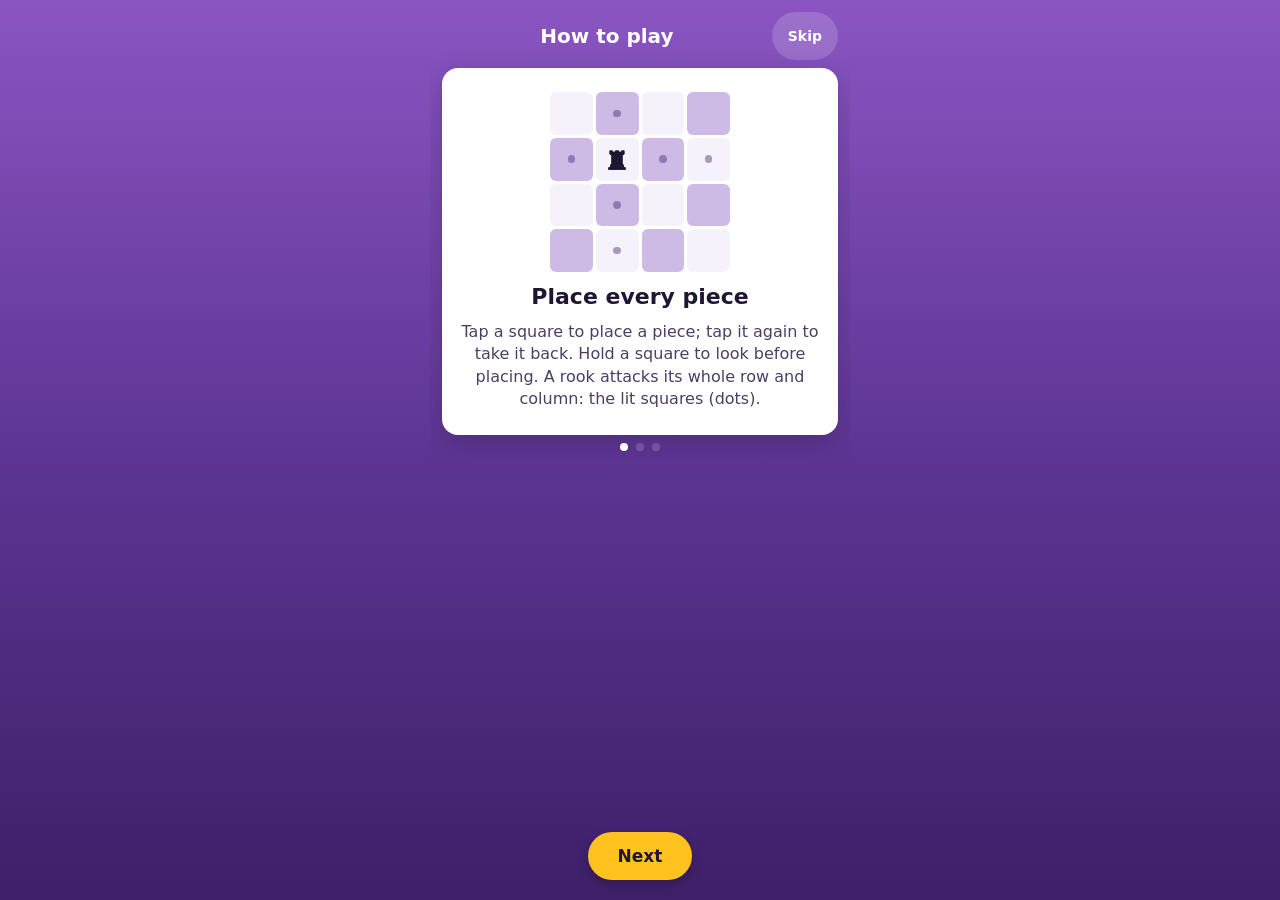
==== kl-5668c3a3c6/index.html @ c02761b7 "Private unlisted test page for game #2 prototype" ====
<!doctype html><html lang="en"><head><meta charset="utf-8"><meta name="robots" content="noindex,nofollow">
<meta name="viewport" content="width=device-width,initial-scale=1,viewport-fit=cover">
<title>prototype L1-26</title><!-- set from GAME_TITLE at boot -->
<style>
/* ===== THEME: every colour, radius, font, size and spacing lives here. Reskin = edit this block only. ===== */
:root{
 --kl-bg-1:#8A55C2; --kl-bg-2:#5E3594; --kl-bg-3:#3E2069;      /* page gradient, top -> bottom */
 --kl-on-bg:#FFFFFF;                                          /* text on the page background */
 --kl-ink:#1E1633; --kl-ink-soft:#4A3F66; --kl-ink-faint:#B3A9C4;
 --kl-card:#FFFFFF; --kl-shadow:0 8px 24px rgba(30,22,51,.25); --kl-shadow-sm:0 3px 8px rgba(30,22,51,.2); --kl-shadow-accent:0 4px 12px rgba(0,0,0,.25);
 --kl-accent:#FFC21F; --kl-accent-ink:#1E1633;                /* gold: primary action ONLY */
 --kl-ghost:rgba(255,255,255,.16); --kl-scrim:rgba(30,22,51,.55);
 --kl-cell-light:#F6F2FB; --kl-cell-dark:#CDBBE6;             /* light vs dark square: 1.6:1 (bishop shades must read) */
 --kl-clue-dark:#E6DCF3;                                      /* clue tile sitting on a dark square */
 --kl-clue:#FFFFFF; --kl-clue-border:#CFC3E0;
 --kl-ok:#2E9E5B; --kl-ok-bg:#E9F7EE;
 --kl-error:#D23B3B; --kl-error-bg:#FCE8E8; --kl-attack:#FFCFCF; --kl-clash:rgba(210,59,59,.22);
 --kl-att-dot:rgba(62,32,105,.42);   /* attacked squares: a centre dot only, no fill, so light vs dark stays 1.6:1 */
 --kl-preview:#5E3594;        /* would-be attacks while a square is held/hovered: a ring, no fill */
 --kl-dot-min:6px; --kl-tap-ms:250; --kl-tap-move:10;   /* clue dot floor; quick-tap limits (read by JS) */
 --kl-piece:#1E1633; --kl-piece-locked:#5E3594; --kl-hint-ring:#8A55C2;
 --kl-tile:#F3EDFA; --kl-tile-locked:#ECE8F1;
 --kl-font:system-ui,-apple-system,"Segoe UI",Roboto,sans-serif;
 --kl-radius-sm:6px; --kl-radius:12px; --kl-radius-lg:16px; --kl-radius-pill:999px;
 --kl-space-1:4px; --kl-space-2:8px; --kl-space-3:12px; --kl-space-4:16px; --kl-space-5:24px;
 --kl-tap:48px; --kl-board-gap:3px;
 --kl-max:420px; --kl-mini:180px; --kl-mini-np:150px; --kl-pad-cta:30px; --kl-grid-cols:5; --kl-dialog:360px;
 --kl-dot:8px; --kl-dot-clue:.24em; --kl-dot-gap:.1em; --kl-status-min:22px; --kl-tile-sm-min:13px;
 --kl-fs-header:20px; --kl-fs-h2:18px; --kl-fs-body:14px; --kl-fs-ghost:14px; --kl-fs-ghost-round:18px;
 --kl-fs-status:15px; --kl-fs-win:24px; --kl-fs-tray:30px; --kl-fs-primary:17px; --kl-fs-secondary:16px;
 --kl-fs-hero-g:44px; --kl-fs-hero:24px; --kl-fs-sect:15px; --kl-fs-sect-pc:22px; --kl-fs-rng:13px;
 --kl-fs-tile:19px; --kl-fs-tile-sm:11px; --kl-fs-foot:13px; --kl-fs-cnt:10px;
 --kl-fs-intro-h:22px; --kl-fs-intro-p:16px; --kl-fs-mini-sq:28px; --kl-fs-clue-demo:24px;
 --kl-fs-np-big:72px; --kl-fs-np-kick:13px; --kl-fs-np-h:24px; --kl-fs-np-p:17px; --kl-fs-done:16px;
}
/* ===== END THEME ===== */
*{box-sizing:border-box}
html,body{margin:0;height:100%;overflow:hidden}
body{background:linear-gradient(180deg,var(--kl-bg-1) 0%,var(--kl-bg-2) 50%,var(--kl-bg-3) 100%);color:var(--kl-on-bg);font-family:var(--kl-font);display:flex;justify-content:center}
button{font:inherit}
#board,.sq,.tp,.tile,button{-webkit-user-select:none;user-select:none;touch-action:manipulation}
.screen{width:100%;max-width:var(--kl-max);height:100%;padding:var(--kl-space-3) var(--kl-space-3);display:none;flex-direction:column;align-items:center;gap:var(--kl-space-2);overflow-y:auto}
.screen.on{display:flex}
header{width:100%;display:flex;align-items:center;justify-content:space-between;gap:var(--kl-space-2);min-height:var(--kl-tap);padding-top:env(safe-area-inset-top);flex:none}
header h1{margin:0;font-size:var(--kl-fs-header);font-weight:800;flex:1;text-align:center}
.ghost{background:var(--kl-ghost);color:var(--kl-on-bg);border:0;border-radius:var(--kl-radius-pill);min-height:var(--kl-tap);padding:var(--kl-space-2) var(--kl-space-4);font-size:var(--kl-fs-ghost);font-weight:600;cursor:pointer}
.ghost.round{width:var(--kl-tap);min-width:var(--kl-tap);height:var(--kl-tap);padding:0;font-size:var(--kl-fs-ghost-round);font-weight:800}
.card{background:var(--kl-card);color:var(--kl-ink);border-radius:var(--kl-radius-lg);box-shadow:var(--kl-shadow);width:100%}
.info{padding:var(--kl-space-2) var(--kl-space-4)}
.info h2{margin:0 0 2px;font-size:var(--kl-fs-h2)}
.info p{margin:0;font-size:var(--kl-fs-body);color:var(--kl-ink-soft)}
.pc{color:var(--kl-piece);line-height:1;display:inline-flex;align-items:center;justify-content:center;flex:none}
.pc svg,.ico-svg{width:1em;height:1em;display:block;fill:currentColor}
.pc svg .cut{fill:var(--kl-card);stroke:var(--kl-card)}
#heroG .pc svg .cut,#doneG .pc svg .cut{fill:var(--kl-bg-2);stroke:var(--kl-bg-2)}
.sq.clue{flex-direction:column;gap:.08em}
.sq.clue .num{line-height:1;margin-bottom:.32em}
.cd{display:flex;gap:var(--kl-dot-gap);justify-content:center;flex-wrap:wrap;line-height:0;position:absolute;left:8%;right:8%;bottom:7%}
.cd i{width:max(var(--kl-dot-min),var(--kl-dot-clue));height:max(var(--kl-dot-min),var(--kl-dot-clue));border-radius:var(--kl-radius-pill);box-sizing:border-box;border:max(1.5px,.045em) solid currentColor;display:block}
.cd i.f{background:currentColor}
.cd i.x{background:var(--kl-error);border-color:var(--kl-error)}
.cd .cdt{font-size:max(11px,.42em);line-height:1;font-weight:800;letter-spacing:.02em}
.cd .cdt.x{color:var(--kl-error)}
#dbgTag{position:fixed;top:2px;left:2px;z-index:9;font:700 9px/1 var(--kl-font);letter-spacing:.06em;padding:2px 4px;border-radius:3px;background:var(--kl-error);color:#fff;opacity:.85;pointer-events:none}
:focus:not(:focus-visible){outline:none}
:focus-visible{outline:3px solid var(--kl-hint-ring);outline-offset:3px}
#board{display:grid;gap:var(--kl-board-gap);padding:var(--kl-space-1);width:min(100%,46vh);flex:none}
.sq{aspect-ratio:1;border:0;border-radius:var(--kl-radius-sm);color:var(--kl-ink);display:flex;align-items:center;justify-content:center;cursor:pointer;padding:0;background:var(--kl-cell-light);min-width:0;position:relative}
.sq.dark{background:var(--kl-cell-dark)}
.sq.clue{background:var(--kl-clue);box-shadow:inset 0 0 0 2.5px var(--kl-clue-border);font-weight:800;cursor:default}
.sq.clue.dark{background:var(--kl-clue-dark)}
.sq.clue.ok{box-shadow:inset 0 0 0 4px var(--kl-ok);color:var(--kl-ok);background:var(--kl-ok-bg)}            /* met: thick solid ring */
.sq.clue.over{box-shadow:inset 0 0 0 2.5px var(--kl-error);color:var(--kl-error);background:var(--kl-error-bg);outline:2.5px dashed var(--kl-error);outline-offset:-7px} /* over: dashed inner ring */
.sq.hit{background:var(--kl-attack);box-shadow:inset 0 0 0 3px var(--kl-error)}
.sq.hit .pc{color:var(--kl-error)}
.sq.att:not(.clue):not(.pv)::after{content:"";position:absolute;width:18%;height:18%;border-radius:var(--kl-radius-pill);background:var(--kl-att-dot)}
.sq.pv:not(.clue)::after{content:"";position:absolute;width:34%;height:34%;border-radius:var(--kl-radius-pill);border:2.5px solid var(--kl-preview);box-sizing:border-box}
.sq.clue.pv::before{content:"";position:absolute;top:8%;right:8%;width:20%;height:20%;border-radius:var(--kl-radius-pill);background:var(--kl-preview)}
.sq.pvsrc .ghostpc{opacity:.45;color:var(--kl-preview);pointer-events:none}
.sq .pc{pointer-events:none}
.sq.clash:not(.clue){background-image:linear-gradient(var(--kl-clash),var(--kl-clash))}
.sq.clash:not(.clue)::before{content:"";position:absolute;left:4%;right:4%;top:calc(50% - 1.5px);height:3px;border-radius:2px;background:var(--kl-error)}
.sq.clash.cv::before{transform:rotate(90deg)}.sq.clash.cd1::before{left:-12%;right:-12%;transform:rotate(45deg)}.sq.clash.cd2::before{left:-12%;right:-12%;transform:rotate(-45deg)}
.sq.locked{box-shadow:inset 0 0 0 3px var(--kl-hint-ring);cursor:default}
.sq.locked .pc{color:var(--kl-piece-locked)}
.sq.flash{animation:flash .9s ease-out 1}
@keyframes flash{0%{transform:scale(1.18)}100%{transform:scale(1)}}
@media (prefers-reduced-motion:reduce){.sq.flash{animation:none}}
#status{font-weight:700;font-size:var(--kl-fs-status);min-height:var(--kl-status-min);text-align:center;display:flex;align-items:center;justify-content:center;gap:var(--kl-space-1)}
#status.win{font-size:var(--kl-fs-win)}
#status.win .ico-svg{width:.85em;height:.85em;color:var(--kl-accent)}
#tray{display:flex;gap:var(--kl-space-2);justify-content:center;min-height:var(--kl-tap);flex-wrap:wrap}
.tp{width:var(--kl-tap);height:var(--kl-tap);border-radius:var(--kl-radius);border:0;background:var(--kl-card);font-size:var(--kl-fs-tray);cursor:pointer;box-shadow:var(--kl-shadow-sm);padding:0;display:flex;align-items:center;justify-content:center}
.tp.sel{outline:3px solid var(--kl-on-bg);outline-offset:2px;transform:translateY(-3px)}
.row{display:flex;gap:var(--kl-space-3);justify-content:center;align-items:center;margin-top:auto;padding-bottom:calc(var(--kl-space-2) + env(safe-area-inset-bottom));width:100%;flex:none}
.primary{background:var(--kl-accent);color:var(--kl-accent-ink);border:0;border-radius:var(--kl-radius-pill);min-height:var(--kl-tap);padding:var(--kl-space-3) var(--kl-pad-cta);font-size:var(--kl-fs-primary);font-weight:800;cursor:pointer;box-shadow:var(--kl-shadow-accent)}
.secondary{background:var(--kl-card);color:var(--kl-ink);border:0;border-radius:var(--kl-radius-pill);min-height:var(--kl-tap);padding:var(--kl-space-3) var(--kl-space-5);font-size:var(--kl-fs-secondary);font-weight:700;cursor:pointer;box-shadow:var(--kl-shadow-sm);display:inline-flex;align-items:center;justify-content:center;gap:var(--kl-space-2)}
.secondary .ico-svg{width:1.15em;height:1.15em}
.hidden{display:none!important}
.hero{text-align:center;margin-top:var(--kl-space-1)}
.hero .g{font-size:var(--kl-fs-hero-g);line-height:1;display:flex;justify-content:center;align-items:center;gap:var(--kl-space-2)}
.hero h2{margin:var(--kl-space-1) 0 2px;font-size:var(--kl-fs-hero)}
.hero p{margin:0;opacity:.85;font-size:var(--kl-fs-body)}
.sect{padding:var(--kl-space-3) var(--kl-space-3) var(--kl-space-2)}
.sect h3{margin:0 0 var(--kl-space-2) var(--kl-space-1);font-size:var(--kl-fs-sect);display:flex;align-items:center;gap:var(--kl-space-2)}
.sect h3 .pc{font-size:var(--kl-fs-sect-pc)}
.sect h3 span.rng{font-weight:600;color:var(--kl-ink-soft);font-size:var(--kl-fs-rng)}
.grid{display:grid;grid-template-columns:repeat(var(--kl-grid-cols),1fr);gap:var(--kl-space-2)}
.tile{aspect-ratio:1.15;border:0;border-radius:var(--kl-radius);background:var(--kl-tile);color:var(--kl-ink);font-size:var(--kl-fs-tile);font-weight:800;cursor:pointer;display:flex;flex-direction:column;align-items:center;justify-content:center;gap:1px;padding:0}
.tile small{font-size:var(--kl-fs-tile-sm);font-weight:700;color:var(--kl-ok);min-height:var(--kl-tile-sm-min);display:flex;align-items:center;justify-content:center}
.tile small .ico-svg{width:12px;height:12px}
.tile.locked{background:var(--kl-tile-locked);color:var(--kl-ink-faint);cursor:default}
.tile.locked small{color:var(--kl-ink-faint)}
.foot{margin:0;font-size:var(--kl-fs-foot);opacity:.85;text-align:center}
.hdr-spacer{width:var(--kl-tap);flex:none}
/* intro */
#intro .card{padding:var(--kl-space-5) var(--kl-space-4);text-align:center;display:flex;flex-direction:column;align-items:center;gap:var(--kl-space-3)}
#intro h2{margin:0;font-size:var(--kl-fs-intro-h)}
#intro p{margin:0;font-size:var(--kl-fs-intro-p);color:var(--kl-ink-soft);line-height:1.4}
.mini{display:grid;gap:var(--kl-board-gap);width:var(--kl-mini)}
.mini .sq{font-size:var(--kl-fs-mini-sq);cursor:default}
.dots{display:flex;gap:var(--kl-space-2)}
.dots i{width:var(--kl-dot);height:var(--kl-dot);border-radius:var(--kl-radius-pill);background:var(--kl-ghost)}
.dots i.on{background:var(--kl-on-bg)}
/* new-piece overlay */
#newpiece,#confirm{position:fixed;inset:0;background:var(--kl-scrim);display:flex;align-items:center;justify-content:center;padding:var(--kl-space-5)}
#newpiece .card,#confirm .card{max-width:var(--kl-dialog);padding:var(--kl-space-5);text-align:center;display:flex;flex-direction:column;align-items:center;gap:var(--kl-space-3)}
#newpiece .big{font-size:var(--kl-fs-np-big)}
#newpiece .kick{font-size:var(--kl-fs-np-kick);font-weight:800;letter-spacing:.08em;text-transform:uppercase;color:var(--kl-ink-soft)}
#newpiece h2{margin:0;font-size:var(--kl-fs-np-h)}
#newpiece p,#confirm p{margin:0;font-size:var(--kl-fs-np-p);line-height:1.4}
#newpiece .mini{width:var(--kl-mini-np)}
#confirm .btns{display:flex;gap:var(--kl-space-3);justify-content:center;flex-wrap:wrap}
#confirm .btns.yesfirst #cfYes{order:-1}
#cfYes:disabled{opacity:.5}
.sq.point{box-shadow:inset 0 0 0 4px var(--kl-preview);animation:klpoint 1.2s ease-in-out 3}
@keyframes klpoint{50%{box-shadow:inset 0 0 0 7px var(--kl-preview)}}
@media (prefers-reduced-motion:reduce){.sq.point{animation:none}}
#done .card{padding:var(--kl-space-5);text-align:center;font-size:var(--kl-fs-done);line-height:1.45}
#donehints{color:var(--kl-ink-soft);font-size:var(--kl-fs-body)}
</style></head><body>
<section class="screen" id="intro" aria-label="How to play">
 <header><span></span><h1>How to play</h1><button class="ghost" id="skip">Skip</button></header>
 <div class="card"><div class="mini" id="mini"></div><h2 id="ihead"></h2><p id="ibody"></p></div>
 <div class="dots" id="dots"><i></i><i></i><i></i></div>
 <div class="row"><button class="primary" id="inext">Next</button></div>
</section>
<section class="screen" id="select">
 <header><span class="hdr-spacer"></span><div class="hero"><div class="g pc" style="color:inherit" id="heroG"></div><h2 id="gameTitle"></h2></div><button class="ghost round" id="help1" aria-label="How to play">?</button></header>
 <div id="sections" style="width:100%;display:flex;flex-direction:column;gap:var(--kl-space-3)"></div>
 <p class="foot" id="selfoot"></p>
 <div class="row"><button class="primary" id="play">Play</button></div>
</section>
<section class="screen" id="game">
 <header><button class="ghost" id="back">‹ Levels</button><h1 id="lvnum"></h1><button class="ghost round" id="help2" aria-label="How to play">?</button><button class="ghost" id="restart">Restart</button></header>
 <div class="card info"><h2 id="title"></h2><p id="tip"></p></div>
 <div class="card" id="board" role="grid"></div>
 <div id="status" aria-live="polite"></div>
 <div id="tray" aria-label="Tray"></div>
 <div class="row">
  <!-- Hint economy (c), locked by Chief 2026-11-20 (monetization/knight-lights-hint-ad-economy-2026-11-20.md):
       L1-7 free + unlimited (each places a piece), never an ad. L8+: 1st hint free = "where to look" pointer (no piece);
       wall levels (wall:true) get a 2nd free hint that places a piece; then the REWARDED-AD SPOT: Yes/No sheet,
       reveal 2 pieces on walls, 1 elsewhere. Prototype shows "An ad would play here" and counts prog.adHints. No interstitials. -->
  <button class="secondary" id="hint"><svg class="ico-svg" viewBox="0 0 24 24" aria-hidden="true" focusable="false"><path fill="currentColor" d="M12 3a7 7 0 0 0-4 12.7V17a2 2 0 0 0 2 2h4a2 2 0 0 0 2-2v-1.3A7 7 0 0 0 12 3zm-2 17h4v1a2 2 0 0 1-2 2 2 2 0 0 1-2-2v-1z"/></svg><span id="hintLabel">Hint</span></button>
  <button class="primary hidden" id="next">Next</button>
 </div>
</section>
<section class="screen" id="done">
 <div class="hero" style="margin-top:var(--kl-space-5)"><div class="g pc" style="color:inherit" id="doneG"></div><h2>All 26 levels solved!</h2><p>Rook, bishop and knight: mastered.</p></div>
 <div class="card">You've mastered the rook, the bishop and the knight. The <b>queen</b> is coming next: she attacks along rows, columns and diagonals, all at once.<br><span id="donehints"></span></div>
 <div class="row"><button class="primary" id="toSelect">Back to levels</button></div>
</section>
<div id="newpiece" class="hidden" role="dialog" aria-modal="true" aria-labelledby="npName">
 <div class="card"><div class="kick">New piece</div><h2 id="npName"></h2><div class="mini" id="npMini" aria-hidden="true"></div><p id="npTip"></p><button class="primary" id="npOk">Got it</button></div>
</div>
<div id="confirm" class="hidden" role="dialog" aria-modal="true" aria-labelledby="cfText">
 <div class="card"><p id="cfText"></p><div class="btns"><button class="secondary" id="cfNo">Cancel</button><button class="primary" id="cfYes">OK</button></div></div>
</div>
<script>
// ---- shared logic (mirrors /workspace/studio/concepts/kl_solver.py) ----
// LEVELS is generated from concepts/knight-lights-L1-26.json by concepts/kl_inline_levels.py; do not hand-edit.
const LEVELS=/*LEVELS*/[{"id":"KL-R01","title":"First Light","tip":"A rook attacks its whole row and column.","size":3,"pieces":{"R":1},"clues":{"0,0":1,"0,2":1},"solution":[[[0,1],"R"]]},{"id":"KL-R02","title":"See-Through Numbers","tip":"Numbers never hold pieces and never block a rook.","size":4,"pieces":{"R":1},"clues":{"0,1":1,"0,3":1,"2,0":1},"solution":[[[0,0],"R"]]},{"id":"KL-R03","title":"Two Rooks","tip":"Rooks may never share a row or column.","size":4,"pieces":{"R":2},"clues":{"0,3":2,"2,1":2},"solution":[[[0,1],"R"],[[2,3],"R"]]},{"id":"KL-R04","title":"Crossroads","tip":"A 2 sits where one rook's row meets another's column.","size":4,"pieces":{"R":2},"clues":{"1,2":2,"3,0":2},"solution":[[[1,0],"R"],[[3,2],"R"]]},{"id":"KL-R05","title":"Dark Lines","tip":"A 0 means no rook in that row or column.","size":5,"pieces":{"R":2},"clues":{"0,1":2,"2,4":0,"3,3":2},"solution":[[[0,3],"R"],[[3,1],"R"]]},{"id":"KL-R06","title":"Three Towers","tip":"Each 2 needs a rook in its row AND one in its column. The bottom row has two 2s: start there.","size":5,"pieces":{"R":3},"clues":{"0,4":2,"1,1":0,"2,0":2,"4,2":2,"4,4":2},"solution":[[[0,2],"R"],[[2,4],"R"],[[4,0],"R"]]},{"id":"KL-R07","title":"One or the Other","tip":"No zeros here. A 1 means a rook in its row OR its column, never both. Start with the 2s.","size":5,"pieces":{"R":4},"clues":{"0,1":2,"0,2":2,"1,0":2,"1,1":2,"1,2":2,"3,1":2,"0,3":1,"2,0":1},"solution":[[[0,0],"R"],[[1,4],"R"],[[3,2],"R"],[[4,1],"R"]]},{"id":"KL-R08","title":"Pair of Ones","tip":"Two 1s share a column. Try leaving that column empty: count the rows that would then need a rook.","size":5,"pieces":{"R":3},"clues":{"0,1":2,"0,4":2,"2,1":2,"3,3":1,"4,3":1},"solution":[[[0,3],"R"],[[1,1],"R"],[[2,4],"R"]],"wall":true,"hintFocus":"3,3","hintLine":"These two 1s share a column. What if that column had no rook?"},{"id":"KL-R09","title":"Big Board","tip":"Bigger board, same rules. Count rows and columns.","size":6,"pieces":{"R":4},"clues":{"0,1":2,"0,4":2,"1,4":2,"2,1":2,"2,4":2,"2,5":2,"0,3":1,"2,2":1,"3,0":1,"4,0":1,"3,2":0,"4,2":0},"solution":[[[0,5],"R"],[[1,1],"R"],[[2,0],"R"],[[5,4],"R"]]},{"id":"KL-R10","title":"Rook Master","tip":"Four rooks need exactly four rows and four columns. Look at each pair of 1s: what if its row had no rook?","size":6,"pieces":{"R":4},"clues":{"0,1":2,"0,3":2,"0,5":2,"2,1":2,"2,3":2,"5,3":2,"1,0":1,"1,2":1,"4,1":1,"4,3":1},"solution":[[[0,4],"R"],[[1,3],"R"],[[2,5],"R"],[[5,1],"R"]]},{"id":"KL-B11","title":"Slanted Light","tip":"A bishop attacks along its four diagonals, as far as it can see.","size":4,"pieces":{"B":1},"clues":{"0,0":1,"0,2":1},"solution":[[[1,1],"B"]]},{"id":"KL-B12","title":"Two Bishops","tip":"Bishops may never share a diagonal. A 2 is where two diagonals cross.","size":4,"pieces":{"B":2},"clues":{"0,0":1,"1,1":2,"1,3":0},"solution":[[[2,0],"B"],[[3,3],"B"]]},{"id":"KL-B13","title":"Dark Diagonals","tip":"A 0 means no bishop on either of its diagonals.","size":5,"pieces":{"B":2},"clues":{"0,3":1,"1,0":0,"2,3":2,"4,3":0},"solution":[[[1,2],"B"],[[4,1],"B"]]},{"id":"KL-B14","title":"Side by Side","tip":"Bishops side by side are safe: a bishop never attacks straight up, down, left or right.","size":5,"pieces":{"B":4},"clues":{"0,4":1,"1,0":2,"1,4":0,"4,2":0,"4,3":1,"4,4":0},"solution":[[[0,1],"B"],[[0,2],"B"],[[2,1],"B"],[[4,0],"B"]]},{"id":"KL-B15","title":"Two Colours","tip":"A bishop never leaves its square colour. Both 2s sit on dark squares: which two dark squares can see both?","size":5,"pieces":{"B":3},"clues":{"1,1":1,"1,2":2,"2,2":0,"3,1":1,"4,3":2,"1,4":0,"4,1":0},"solution":[[[2,0],"B"],[[2,1],"B"],[[3,4],"B"]]},{"id":"KL-B16","title":"Long Shots","tip":"Diagonals cross the whole board. Trace each one corner to corner.","size":6,"pieces":{"B":4},"clues":{"1,4":0,"0,2":1,"1,0":1,"1,3":2,"2,0":1,"2,2":2,"3,5":2,"4,3":0},"solution":[[[0,1],"B"],[[2,4],"B"],[[3,1],"B"],[[4,4],"B"]]},{"id":"KL-B17","title":"Crossfire","tip":"Top half: only one dark square lights three numbers and no 0. Start there, then do the light squares.","size":6,"pieces":{"B":5},"clues":{"0,0":0,"0,3":0,"1,3":2,"3,2":2,"3,4":1,"3,5":1,"4,0":2,"4,5":1,"5,3":1,"4,3":1},"solution":[[[0,2],"B"],[[1,0],"B"],[[2,3],"B"],[[3,1],"B"],[[5,1],"B"]],"wall":true,"hintFocus":"3,2","hintLine":"Start from this 2. Which dark square above it lights it and two more numbers, but no 0?"},{"id":"KL-B18","title":"Bishop Master","tip":"Clear every zero's diagonals first. Then solve one square colour at a time: 2 bishops on light squares, 4 on dark.","size":7,"pieces":{"B":6},"clues":{"0,0":0,"0,3":2,"0,4":1,"1,0":2,"1,4":2,"4,2":2,"4,4":1,"6,1":0,"6,3":1,"0,2":0,"4,0":0},"solution":[[[0,1],"B"],[[0,5],"B"],[[1,5],"B"],[[2,1],"B"],[[3,6],"B"],[[5,3],"B"]],"wall":true,"hintFocus":"4,0","hintLine":"Nothing may attack a 0. Clear this 0's diagonals, then the other zeros'."},{"id":"KL-N19","title":"The Jump","tip":"A knight jumps in an L: two squares one way, then one to the side.","size":4,"pieces":{"N":1},"clues":{"0,3":1,"3,2":1},"solution":[[[1,1],"N"]]},{"id":"KL-N20","title":"Leapfrog","tip":"Nothing blocks a knight: it jumps over pieces and numbers.","size":4,"pieces":{"N":2},"clues":{"0,3":0,"1,1":2,"1,3":1,"2,2":1},"solution":[[[3,0],"N"],[[3,2],"N"]]},{"id":"KL-N21","title":"No Landing","tip":"A 0 means no knight can land on it in one jump.","size":5,"pieces":{"N":2},"clues":{"1,1":1,"1,2":0,"2,2":1,"2,4":2},"solution":[[[3,2],"N"],[[4,3],"N"]]},{"id":"KL-N22","title":"Three Jumps","tip":"Numbers go higher now: a 3 means three knights jump onto it.","size":5,"pieces":{"N":3},"clues":{"2,1":1,"2,3":3,"3,0":2,"4,3":0,"4,4":0},"solution":[[[0,4],"N"],[[1,1],"N"],[[4,2],"N"]]},{"id":"KL-N23","title":"Corner Hops","tip":"Edges and corners have few jumps. Start where knights have little room.","size":5,"pieces":{"N":4},"clues":{"0,1":1,"0,3":0,"2,1":2,"2,3":3,"3,2":2,"4,1":1,"1,4":1},"solution":[[[0,2],"N"],[[2,0],"N"],[[4,2],"N"],[[4,4],"N"]]},{"id":"KL-N24","title":"Wide Open","tip":"Clear both zeros first. Then the 3 has only four landing squares left for three knights.","size":6,"pieces":{"N":4},"clues":{"2,4":1,"1,2":1,"1,4":0,"2,1":1,"3,1":3,"3,5":2,"4,2":2,"1,3":0,"3,3":0},"solution":[[[0,0],"N"],[[2,3],"N"],[[4,3],"N"],[[5,0],"N"]],"hintFocus":"3,1","hintLine":"After the zeros, this 3 has four landing squares left. Three are knights."},{"id":"KL-N25","title":"Full House","tip":"Look at the 4 and the lower 1. Which landing squares do they share?","size":6,"pieces":{"N":5},"clues":{"1,2":0,"2,3":2,"3,0":2,"3,2":3,"3,4":4,"4,1":1,"5,5":0,"0,1":1,"2,4":0},"solution":[[[1,3],"N"],[[1,5],"N"],[[4,2],"N"],[[5,1],"N"],[[5,3],"N"]],"hintFocus":"3,4","hintLine":"Count this 4's landing squares. The lower 1 can see two of them."},{"id":"KL-N26","title":"Knight Master","tip":"Clear the zeros. Then count what the 4 has left.","size":7,"pieces":{"N":6},"clues":{"2,4":0,"0,1":1,"0,5":1,"1,0":0,"2,1":1,"4,1":4,"4,3":2,"4,5":3,"5,2":3,"2,3":0,"4,4":0},"solution":[[[2,0],"N"],[[2,6],"N"],[[3,3],"N"],[[6,0],"N"],[[6,2],"N"],[[6,4],"N"]],"wall":true,"hintFocus":"4,1","hintLine":"After the zeros, this 4 has five landing squares left for four knights."}]/*END*/;
// The game's name lives here ONLY (name may change, e.g. "Checkglow"). <title>, the level select and anything else read it.
const GAME_TITLE="Knight Lights";
const PIECE_NAME={R:"rook",B:"bishop",N:"knight",Q:"queen",K:"king"};
const SECTIONS=[{t:"R",name:"Rook"},{t:"B",name:"Bishop"},{t:"N",name:"Knight"}];
const DIRS={R:[[1,0],[-1,0],[0,1],[0,-1]],B:[[1,1],[1,-1],[-1,1],[-1,-1]]};DIRS.Q=DIRS.R.concat(DIRS.B);
const KN=[[1,2],[2,1],[-1,2],[-2,1],[1,-2],[2,-1],[-1,-2],[-2,-1]];
const KG=[[-1,-1],[-1,0],[-1,1],[0,-1],[0,1],[1,-1],[1,0],[1,1]];
function attacks(t,r,c,n,occ){const out=[];
  if(DIRS[t]){for(const[dr,dc]of DIRS[t]){let y=r+dr,x=c+dc;while(y>=0&&y<n&&x>=0&&x<n){out.push(y+","+x);if(occ[y+","+x])break;y+=dr;x+=dc;}}}
  else for(const[dr,dc]of(t==="N"?KN:KG)){const y=r+dr,x=c+dc;if(y>=0&&y<n&&x>=0&&x<n)out.push(y+","+x);}
  return out;}
function evaluate(lv,placed){const n=lv.size,cnt={},hit=new Set();for(const k in lv.clues)cnt[k]=0;
  for(const k in placed){const[r,c]=k.split(",").map(Number);for(const s of attacks(placed[k],r,c,n,placed)){
    if(placed[s]){hit.add(s);hit.add(k);} if(s in cnt)cnt[s]++;}}
  const need=Object.values(lv.pieces).reduce((a,b)=>a+b,0);
  const solved=Object.keys(placed).length===need&&hit.size===0&&Object.keys(lv.clues).every(k=>cnt[k]===lv.clues[k]);
  return{cnt,hit,solved};}
const pieceType=lv=>Object.keys(lv.pieces)[0];
const isFirstOfPiece=i=>i===0||pieceType(LEVELS[i])!==pieceType(LEVELS[i-1]);
function isUnlocked(i,solvedIds,unlockAll){return !!unlockAll||i===0||solvedIds.has(LEVELS[i-1].id);}
// Attack helpers for the always-on attack preview (L1-26).
// attackSet: every square attacked by the placed pieces (pieces block lines, numbers don't).
function attackSet(lv,placed){const out=new Set();for(const k in placed){const[r,c]=k.split(",").map(Number);for(const a of attacks(placed[k],r,c,lv.size,placed))out.add(a);}return out;}
// previewAttacks: squares a piece of type t WOULD attack from empty square k, given what is already placed.
function previewAttacks(lv,placed,t,k){const[r,c]=k.split(",").map(Number);return attacks(t,r,c,lv.size,placed);}
// clashLines: squares strictly between two line pieces that attack each other -> {key: "h"|"v"|"d1"|"d2"}.
function clashLines(lv,placed){const out={};for(const k in placed){const t=placed[k];if(!DIRS[t])continue;const[r,c]=k.split(",").map(Number);
  for(const[dr,dc]of DIRS[t]){let y=r+dr,x=c+dc;const path=[];while(y>=0&&y<lv.size&&x>=0&&x<lv.size){const q=y+","+x;if(placed[q]){for(const p of path)out[p]=dr===0?"h":dc===0?"v":dr===dc?"d1":"d2";break;}path.push(q);y+=dr;x+=dc;}}}
  return out;}
// Clue dots under each number: filled = attacking now (up to the number), outline = still needed, red = too many.
function clueDots(v,m){return{filled:Math.min(m,v),need:Math.max(v-m,0),over:Math.max(m-v,0)};}
// More than 4 dots -> compact "have/need" text instead (e.g. "3/5").
const DOT_MAX=4;function dotMode(v,m){return Math.max(v,m)>DOT_MAX?"text":"dots";}
// Clash status text is piece-specific: only line pieces block.
function clashText(t){const nm=PIECE_NAME[t];return t==="N"||t==="K"?"Red "+nm+"s attack each other. Move one of them.":"Red "+nm+"s attack each other. While they clash they also block lines, so numbers can drop.";}
// Quick tap places; press-and-hold (or a drag) only previews.
const TAP_MS=250,TAP_MOVE=10;function isQuickTap(ms,dist){return ms<TAP_MS&&dist<=TAP_MOVE;}
// Bishop boards: attack dots for the focused (last placed / held) bishop only; other pieces: every placed piece.
function attackMarks(lv,placed,focusKey){if(pieceType(lv)!=="B")return attackSet(lv,placed);if(!focusKey||!placed[focusKey])return new Set();
  const[r,c]=focusKey.split(",").map(Number);return new Set(attacks(placed[focusKey],r,c,lv.size,placed));}
// Clue state: a 0 stays neutral until the level is solved, and goes red the moment it is attacked.
function clueState(v,m,solved){if(m>v)return"over";if(v===0)return solved?"ok":"";return m===v?"ok":"";}
// Hint economy (c), Chief 2026-11-20. hs = this level's hint state {free:n, ad:n, point:bool}, saved with its board.
//  "free"    L1-7: free and unlimited, places one correct piece, never an ad.
//  "pointer" L8+, 1st hint: free "where to look": rings the key clue (lv.hintFocus, else auto) + one line. No piece.
//  "piece"   wall levels (lv.wall) only, 2nd hint: free, places one correct piece.
//  "ad"      after that: rewarded Yes/No; reveals adReveal(lv) pieces (2 on walls, 1 elsewhere). Counted in prog.adHints.
const FREE_HINT_LEVELS=7;
function hintKind(i,hs,lv){lv=lv||LEVELS[i];const f=(hs&&hs.free)||0;if(i<FREE_HINT_LEVELS)return"free";if(f===0)return"pointer";if(lv.wall&&f===1)return"piece";return"ad";}
function adReveal(lv){return lv.wall?2:1;}
// Pointer target: lv.hintFocus ("r,c", the tip's key clue) + lv.hintLine; auto fallback = the biggest number (first in reading order).
function hintFocusOf(lv){const nm=PIECE_NAME[pieceType(lv)];let k=lv.hintFocus;
  if(!k||!(k in lv.clues)){let best=-1;for(let r=0;r<lv.size;r++)for(let c=0;c<lv.size;c++){const q=r+","+c;if(q in lv.clues&&lv.clues[q]>best){best=lv.clues[q];k=q;}}}
  const v=lv.clues[k],line=lv.hintFocus===k&&lv.hintLine?lv.hintLine:v===0?"Nothing may attack this 0. Clear its "+(pieceType(lv)==="N"?"landing squares":"lines")+" first.":"Look at this "+v+": which squares could a "+nm+" attack it from?";
  return{k,line};}
// Hint: reveal one solution piece not yet correctly placed; returns the move (or null when nothing to reveal).
// First takes back (to the tray) every unlocked piece that shares a line / jump with the hinted square: a solution piece never
// does, so those are wrong anyway and would otherwise leave the board redder than before. mv.removed lists them.
// Mutates placed/tray/locked only after a source piece is found. Same-type pieces are interchangeable, so "correct" = right type on a solution square.
function applyHint(lv,placed,tray,locked){
  const mv=lv.solution.map(([p,t])=>({k:p.join(","),t})).find(m=>placed[m.k]!==m.t);
  if(!mv)return null;
  const[hr,hc]=mv.k.split(",").map(Number),hAtt=new Set(attacks(mv.t,hr,hc,lv.size,{}));
  const clash=Object.keys(placed).filter(q=>q!==mv.k&&!locked.has(q)&&(hAtt.has(q)||(()=>{const[r,c]=q.split(",").map(Number);return attacks(placed[q],r,c,lv.size,{}).indexOf(mv.k)>=0;})()));
  const freed=clash.map(q=>placed[q]).concat(placed[mv.k]?[placed[mv.k]]:[]);
  const onTray=tray.indexOf(mv.t)>=0||freed.indexOf(mv.t)>=0;
  let steal=null;
  if(!onTray){const sol=new Set(lv.solution.filter(([,t])=>t===mv.t).map(([p])=>p.join(",")));
    steal=Object.keys(placed).find(q=>placed[q]===mv.t&&!sol.has(q)&&!locked.has(q));
    if(steal==null)return null;}
  for(const q of clash){tray.push(placed[q]);delete placed[q];}
  if(placed[mv.k]){tray.push(placed[mv.k]);delete placed[mv.k];}
  if(!onTray){tray.push(placed[steal]);delete placed[steal];}
  const i=tray.indexOf(mv.t);if(i<0)return null;
  tray.splice(i,1);placed[mv.k]=mv.t;locked.add(mv.k);mv.removed=clash;return mv;}
// Storage: "kl-progress-v1" = {solved:[ids], hints:n, hintsByLevel:{id:n}, introSeen:bool,
//   boards:{levelId:{placed,locked,tray,t}|{cleared:true,t}}  (one board in progress PER LEVEL, newest BOARD_CAP kept; per id the newer t wins on merge,
//          so a Restart/solve "cleared" tombstone is not resurrected by an older stored copy),
//   boards[id].hs = that level's hint state {free,ad,point} (kept through Restart; dropped once solved),
//   adHints:n (rewarded-ad placeholder views accepted)}. The p4 "freeChapterUsed" is dropped on load.
// Migrates old "kl-rook-solved" (level indexes 0-9) and the p4 single-slot {board, boardT}.
const STORE_KEY="kl-progress-v1",OLD_KEY="kl-rook-solved",BOARD_CAP=30;
function emptyProgress(){return{solved:[],hints:0,hintsByLevel:{},introSeen:false,boards:{},adHints:0};}
function capBoards(b){const ids=Object.keys(b);if(ids.length<=BOARD_CAP)return b;const keep=ids.sort((x,y)=>(b[y].t||0)-(b[x].t||0)).slice(0,BOARD_CAP);const o={};for(const k of keep)o[k]=b[k];return o;}
function normalizeProgress(p){if(!p||typeof p!=="object")return emptyProgress();
  const boards={};if(p.boards&&typeof p.boards==="object")for(const[k,v]of Object.entries(p.boards))if(v&&typeof v==="object")boards[k]={...v};
  if(p.board&&typeof p.board==="object"&&p.board.id&&!boards[p.board.id]){const{id,...rest}=p.board;boards[id]={...rest,t:p.boardT||1};}
  return{solved:Array.isArray(p.solved)?p.solved.slice():[],hints:p.hints||0,hintsByLevel:p.hintsByLevel&&typeof p.hintsByLevel==="object"?{...p.hintsByLevel}:{},introSeen:!!p.introSeen,
    boards:capBoards(boards),adHints:p.adHints||0};}
function mergeProgress(local,stored){const s=normalizeProgress(stored),l=normalizeProgress(local);
  const solved=[...new Set(s.solved.concat(l.solved))];
  const hints=Math.max(l.hints||0,s.hints||0);
  const hintsByLevel={...s.hintsByLevel};
  for(const[k,v]of Object.entries(l.hintsByLevel))hintsByLevel[k]=Math.max(hintsByLevel[k]||0,v||0);
  const introSeen=!!(l.introSeen||s.introSeen);
  const boards={};for(const k of new Set(Object.keys(s.boards).concat(Object.keys(l.boards)))){const a=l.boards[k],b=s.boards[k];boards[k]=!b?a:!a?b:((a.t||0)>=(b.t||0)?a:b);}
  for(const id of solved)if(boards[id]&&!boards[id].cleared)boards[id]={cleared:true,t:boards[id].t||0};
  const adHints=Math.max(l.adHints||0,s.adHints||0);
  return{solved,hints,hintsByLevel,introSeen,boards:capBoards(boards),adHints};}
// boardFor: the saved board for a level ({id,placed,locked,tray}) or null; setBoard(prog,id,null) leaves a "cleared" tombstone.
function boardFor(prog,id){const b=prog&&prog.boards&&prog.boards[id];return b&&!b.cleared&&b.placed?{id,placed:b.placed,locked:b.locked||[],tray:b.tray||[],hs:b.hs?{...b.hs}:{free:0,ad:0}}:null;}
function setBoard(prog,id,b,now){prog.boards=prog.boards||{};const t=now||Date.now();
  prog.boards[id]=b?{placed:{...b.placed},locked:[...(b.locked||[])],tray:[...(b.tray||[])],...(b.hs&&(b.hs.free||b.hs.ad||b.hs.point)?{hs:{...b.hs}}:{}),t}:{cleared:true,t};prog.boards=capBoards(prog.boards);}
function loadProgress(ls){let p=null;
  try{p=JSON.parse(ls.getItem(STORE_KEY)||"null");}catch(e){}
  if(!p||typeof p!=="object"){p=emptyProgress();
    try{const old=JSON.parse(ls.getItem(OLD_KEY)||"[]");if(Array.isArray(old)){for(const i of old)if(LEVELS[i])p.solved.push(LEVELS[i].id);if(old.length)p.introSeen=true;}}catch(e){}
    try{ls.setItem(STORE_KEY,JSON.stringify(p));}catch(e){}}
  else p=normalizeProgress(p);
  return p;}
function saveProgress(ls,prog){try{let stored=null;try{stored=JSON.parse(ls.getItem(STORE_KEY)||"null");}catch(e){}
    const merged=mergeProgress(prog,stored);
    for(const k of["solved","hints","hintsByLevel","introSeen","boards","adHints"])prog[k]=merged[k];delete prog.board;delete prog.boardT;delete prog.freeChapterUsed;
    ls.setItem(STORE_KEY,JSON.stringify(merged));}catch(e){}}
function freshTray(lv){const tray=[];for(const p of"QRBNK")for(let j=0;j<(lv.pieces[p]||0);j++)tray.push(p);return tray;}
function parseState(state,placed,tray){if(!state)return;for(const tok of state.split(",")){if(!tok)continue;const p=tok[0],[r,c]=tok.slice(1).split("-");const k=tray.indexOf(p);if(k>=0){tray.splice(k,1);placed[r+","+c]=p;}}}
function initialBoard(lv,state,storedBoard){let placed={},tray=freshTray(lv),locked=new Set();
  if(state){parseState(state,placed,tray);return{placed,tray,locked};}
  if(storedBoard&&storedBoard.id===lv.id){placed={...storedBoard.placed};tray=[...storedBoard.tray];locked=new Set(storedBoard.locked||[]);return{placed,tray,locked};}
  return{placed,tray,locked};}
const KL_DEBUG = true; // set false / strip for release
// true when a debug/review param is actually in the URL (shows the corner DEBUG tag)
function debugUsed(search,debug){if(!debug)return false;const Q=typeof search==="string"?new URLSearchParams(search):search;return["unlock","level","screen","state","hint"].some(k=>Q.has(k));}
function readDebugParams(search,debug){if(!debug)return{unlockAll:false,level:0,screen:null,state:null,hint:0};
  const Q=typeof search==="string"?new URLSearchParams(search):search;
  return{unlockAll:Q.get("unlock")==="all",level:+Q.get("level")||0,screen:Q.get("screen"),state:Q.get("state"),hint:+Q.get("hint")||0};}
if(typeof module!=="undefined")module.exports={dotMode,clashText,isQuickTap,attackMarks,debugUsed,TAP_MS,BOARD_CAP,boardFor,setBoard,GAME_TITLE,attackSet,previewAttacks,clashLines,clueDots,clueState,hintKind,adReveal,hintFocusOf,FREE_HINT_LEVELS,attacks,evaluate,LEVELS,applyHint,isUnlocked,loadProgress,saveProgress,mergeProgress,STORE_KEY,OLD_KEY,isFirstOfPiece,KL_DEBUG,readDebugParams,initialBoard};
// ---- UI ----
if(typeof document!=="undefined"){
// The ONE place pieces are drawn. Inline SVG silhouettes (fill currentColor) so Android WebView never shows empty glyph boxes.
// Piece outlines based on Colin M.L. Burnett's public-domain chess figures (Wikimedia 'cburnett').
const PIECE_SVG={
 R:'<svg viewBox="0 0 45 45" class="kl-svg" aria-hidden="true" focusable="false"><g fill="currentColor" stroke="currentColor" stroke-width="1.5" stroke-linecap="round" stroke-linejoin="round" fill-rule="evenodd" transform="translate(0,0.3)"><path stroke-linecap="butt" d="M 9,39 L 36,39 L 36,36 L 9,36 L 9,39 z"/><path stroke-linecap="butt" d="M 12.5,32 L 14,29.5 L 31,29.5 L 32.5,32 L 12.5,32 z"/><path stroke-linecap="butt" d="M 12,36 L 12,32 L 33,32 L 33,36 L 12,36 z"/><path stroke-linecap="butt" stroke-linejoin="miter" d="M 14,29.5 L 14,16.5 L 31,16.5 L 31,29.5 L 14,29.5 z"/><path stroke-linecap="butt" d="M 14,16.5 L 11,14 L 34,14 L 31,16.5 L 14,16.5 z"/><path stroke-linecap="butt" d="M 11,14 L 11,9 L 15,9 L 15,11 L 20,11 L 20,9 L 25,9 L 25,11 L 30,11 L 30,9 L 34,9 L 34,14 L 11,14 z"/></g></svg>',
 B:'<svg viewBox="0 0 45 45" class="kl-svg" aria-hidden="true" focusable="false"><g fill="none" stroke="currentColor" stroke-width="1.5" stroke-linecap="round" stroke-linejoin="round" transform="translate(0,0.6)"><g fill="currentColor" stroke="currentColor" stroke-linecap="butt"><path d="M 9,36 C 12.39,35.03 19.11,36.43 22.5,34 C 25.89,36.43 32.61,35.03 36,36 C 36,36 37.65,36.54 39,38 C 38.32,38.97 37.35,38.99 36,38.5 C 32.61,37.53 25.89,38.96 22.5,37.5 C 19.11,38.96 12.39,37.53 9,38.5 C 7.65,38.99 6.68,38.97 6,38 C 7.35,36.54 9,36 9,36 z"/><path d="M 15,32 C 17.5,34.5 27.5,34.5 30,32 C 30.5,30.5 30,30 30,30 C 30,27.5 27.5,26 27.5,26 C 33,24.5 33.5,14.5 22.5,10.5 C 11.5,14.5 12,24.5 17.5,26 C 17.5,26 15,27.5 15,30 C 15,30 14.5,30.5 15,32 z"/><path d="M 25 8 A 2.5 2.5 0 1 1 20,8 A 2.5 2.5 0 1 1 25 8 z"/></g><path class="cut" d="M 17.5,26 L 27.5,26 M 15,30 L 30,30 M 22.5,15.5 L 22.5,20.5 M 20,18 L 25,18" fill="none" stroke-linejoin="miter"/></g></svg>',
 N:'<svg viewBox="0 0 45 45" class="kl-svg" aria-hidden="true" focusable="false"><g fill="none" stroke="currentColor" stroke-width="1.5" stroke-linecap="round" stroke-linejoin="round" fill-rule="evenodd" transform="translate(0,0.3)"><path fill="currentColor" stroke="currentColor" d="M 22,10 C 32.5,11 38.5,18 38,39 L 15,39 C 15,30 25,32.5 23,18"/><path fill="currentColor" stroke="currentColor" d="M 24,18 C 24.38,20.91 18.45,25.37 16,27 C 13,29 13.18,31.34 11,31 C 9.958,30.06 12.41,27.96 11,28 C 10,28 11.19,29.23 10,30 C 9,30 5.997,31 6,26 C 6,24 12,14 12,14 C 12,14 13.89,12.1 14,10.5 C 13.27,9.506 13.5,8.5 13.5,7.5 C 14.5,6.5 16.5,10 16.5,10 L 18.5,10 C 18.5,10 19.28,8.008 21,7 C 22,7 22,10 22,10"/><path class="cut" d="M 9.5 25.5 A 0.5 0.5 0 1 1 8.5,25.5 A 0.5 0.5 0 1 1 9.5 25.5 z"/><path class="cut" transform="matrix(0.866,0.5,-0.5,0.866,9.693,-5.173)" d="M 15 15.5 A 0.5 1.5 0 1 1 14,15.5 A 0.5 1.5 0 1 1 15 15.5 z"/></g></svg>',
 Q:'<svg viewBox="0 0 45 45" class="kl-svg" aria-hidden="true" focusable="false"><g fill="currentColor" stroke="currentColor" stroke-width="1.5" stroke-linecap="round" stroke-linejoin="round"><path stroke-linecap="butt" d="M 9,26 C 17.5,24.5 30,24.5 36,26 L 38.5,13.5 L 31,25 L 30.7,10.9 L 25.5,24.5 L 22.5,10 L 19.5,24.5 L 14.3,10.9 L 14,25 L 6.5,13.5 L 9,26 z"/><path d="m 9,26 c 0,2 1.5,2 2.5,4 1,1.5 1,1 0.5,3.5 -1.5,1 -1,2.5 -1,2.5 -1.5,1.5 0,2.5 0,2.5 6.5,1 16.5,1 23,0 0,0 1.5,-1 0,-2.5 0,0 0.5,-1.5 -1,-2.5 -0.5,-2.5 -0.5,-2 0.5,-3.5 1,-2 2.5,-2 2.5,-4 -8.5,-1.5 -18.5,-1.5 -27,0 z"/><path d="M 11.5,30 C 15,29 30,29 33.5,30"/><path d="m 12,33.5 c 6,-1 15,-1 21,0"/><circle cx="6" cy="12" r="2"/><circle cx="14" cy="9" r="2"/><circle cx="22.5" cy="8" r="2"/><circle cx="31" cy="9" r="2"/><circle cx="39" cy="12" r="2"/><path d="M 11,38.5 A 35,35 1 0 0 34,38.5" fill="none" stroke-linecap="butt"/></g></svg>',
 K:'<svg viewBox="0 0 45 45" class="kl-svg" aria-hidden="true" focusable="false"><g fill="none" stroke="currentColor" stroke-width="1.5" stroke-linecap="round" stroke-linejoin="round" fill-rule="evenodd"><path d="M 22.5,11.63 L 22.5,6" stroke-linejoin="miter"/><path fill="currentColor" stroke-linecap="butt" stroke-linejoin="miter" d="M 22.5,25 C 22.5,25 27,17.5 25.5,14.5 C 25.5,14.5 24.5,12 22.5,12 C 20.5,12 19.5,14.5 19.5,14.5 C 18,17.5 22.5,25 22.5,25"/><path fill="currentColor" d="M 12.5,37 C 18,40.5 27,40.5 32.5,37 L 32.5,30 C 32.5,30 41.5,25.5 38.5,19.5 C 34.5,13 25,16 22.5,23.5 L 22.5,27 L 22.5,23.5 C 20,16 10.5,13 6.5,19.5 C 3.5,25.5 12.5,30 12.5,30 L 12.5,37"/><path d="M 20,8 L 25,8" stroke-linejoin="miter"/></g></svg>'
};
const ICO={
 spark:'<svg class="ico-svg" viewBox="0 0 24 24" aria-hidden="true" focusable="false"><path fill="currentColor" d="M12 2.2 13.9 9l6.9 1.1L13.9 13 12 19.8 10.1 13 3.2 10.1 10.1 9z"/></svg>',
 check:'<svg class="ico-svg" viewBox="0 0 24 24" aria-hidden="true" focusable="false"><path fill="currentColor" d="M9.2 16.2 5.4 12.4 3.6 13.2 9.2 20 20.6 8.6 18.8 6.8z"/></svg>',
 lock:'<svg class="ico-svg" viewBox="0 0 24 24" aria-hidden="true" focusable="false"><path fill="currentColor" d="M17 9h-1V7a4 4 0 0 0-8 0v2H7a2 2 0 0 0-2 2v8a2 2 0 0 0 2 2h10a2 2 0 0 0 2-2v-8a2 2 0 0 0-2-2zm-7-2a2 2 0 1 1 4 0v2h-4V7z"/></svg>'
};
function pieceHTML(t){return '<span class="pc pc-'+t+'" aria-hidden="true">'+(PIECE_SVG[t]||"")+'</span>';}
const Q=new URLSearchParams(location.search),dbg=readDebugParams(Q,KL_DEBUG),unlockAll=dbg.unlockAll;
const prog=loadProgress(localStorage);
saveProgress(localStorage,prog); // re-read / merge on boot
let solvedSet=new Set(prog.solved),cur=0,placed={},tray=[],sel=null,locked=new Set(),flashKey=null,introStep=0,introReturn="select",lastHint=false,suppressSave=false;
function save(){if(suppressSave)return;saveProgress(localStorage,prog);solvedSet=new Set(prog.solved);}
const unlocked=i=>isUnlocked(i,solvedSet,unlockAll);
const $=id=>document.getElementById(id);
const token=(name,fallback)=>{const v=getComputedStyle(document.documentElement).getPropertyValue(name).trim();return v||fallback;};
document.title=GAME_TITLE+": prototype L1-26";
if(debugUsed(location.search,KL_DEBUG)){const t=document.createElement("div");t.id="dbgTag";t.textContent="DEBUG";t.title="KL_DEBUG params in use (prototype only; release must set KL_DEBUG=false)";document.body.appendChild(t);}$("gameTitle").textContent=GAME_TITLE;
$("heroG").innerHTML=pieceHTML("R")+pieceHTML("B")+pieceHTML("N");$("doneG").innerHTML=$("heroG").innerHTML;
for(const id of["heroG","doneG"])for(const s of $(id).querySelectorAll(".pc"))s.style.color="inherit";
function show(id){for(const s of document.querySelectorAll(".screen"))s.classList.toggle("on",s.id===id);}
// -- shared square painter (game board, intro minis, new-piece diagrams) --
// d: square element; ctx: {lv, placed, ev, att:Set, clash:{}, solved, locked:Set, flashKey}
function paintSquare(d,k,r,c,ctx){const lv=ctx.lv,placed=ctx.placed;d.className="sq"+((r+c)%2?" dark":"");
  if(k in lv.clues){const v=lv.clues[k],m=ctx.ev.cnt[k],st=clueState(v,m,ctx.solved),dt=clueDots(v,m);d.classList.add("clue");if(st)d.classList.add(st);
    let dots="";for(let j=0;j<dt.filled;j++)dots+='<i class="f"></i>';for(let j=0;j<dt.need;j++)dots+='<i class="o"></i>';for(let j=0;j<dt.over;j++)dots+='<i class="x"></i>';
    if(dotMode(v,m)==="text")dots='<span class="cdt'+(m>v?" x":"")+'">'+m+"/"+v+"</span>";
    d.innerHTML='<span class="num">'+v+'</span><span class="cd" aria-hidden="true">'+dots+"</span>";
    d.setAttribute("aria-label","number "+v+": attacked by "+m+(st==="ok"?", done":st==="over"?", too many":""));}
  else if(placed[k]){d.innerHTML=pieceHTML(placed[k]);if(ctx.ev.hit.has(k))d.classList.add("hit");if(ctx.locked&&ctx.locked.has(k))d.classList.add("locked");if(k===ctx.flashKey)d.classList.add("flash");}
  else{d.innerHTML="";if(ctx.att&&ctx.att.has(k))d.classList.add("att");}
  if(ctx.pointKey===k)d.classList.add("point");
  const cl=ctx.clash&&ctx.clash[k];if(cl&&!(k in lv.clues))d.classList.add("clash",cl==="h"?"ch":cl==="v"?"cv":cl==="d1"?"cd1":"cd2");}
function miniBoard(host,lv,placed,opts){opts=opts||{};host.innerHTML="";host.style.gridTemplateColumns="repeat("+lv.size+",1fr)";
  const ev=evaluate(lv,placed),ctx={lv,placed,ev,att:opts.noAtt?null:attackSet(lv,placed),clash:clashLines(lv,placed),solved:false};
  for(let r=0;r<lv.size;r++)for(let c=0;c<lv.size;c++){const k=r+","+c,d=document.createElement("div");paintSquare(d,k,r,c,ctx);
    if(k in lv.clues)d.style.fontSize=token("--kl-fs-clue-demo","24px");host.appendChild(d);}}
// -- intro (3 taps max: Next, Next, Play) --
const INTRO=[
 {h:"Place every piece",b:"Tap a square to place a piece; tap it again to take it back. Hold a square to look before placing. A rook attacks its whole row and column: the lit squares (dots).",lv:{size:4,clues:{},pieces:{R:1}},pl:{"1,1":"R"}},
 {h:"Numbers count attacks",b:"A number shows how many pieces attack it. Numbers never block. Dots under it: \u25CF attacking now, \u25CB still needed.",lv:{size:4,clues:{"0,1":1,"0,3":1,"2,0":2},pieces:{R:1}},pl:{"0,0":"R"}},
 {h:"No piece attacks another",b:"Pieces in red attack each other. Use every piece and turn every number green to win!",lv:{size:4,clues:{"2,1":1},pieces:{R:2}},pl:{"0,0":"R","0,3":"R"}}];
function renderIntro(){const s=INTRO[introStep];miniBoard($("mini"),s.lv,s.pl);
  $("ihead").textContent=s.h;$("ibody").textContent=s.b;
  [...$("dots").children].forEach((d,i)=>d.classList.toggle("on",i===introStep));
  $("inext").textContent=introStep===INTRO.length-1?(introReturn==="game"?"Back to puzzle":"Play"):"Next";}
function openIntro(ret){introStep=0;introReturn=ret;renderIntro();show("intro");}
function closeIntro(){prog.introSeen=true;save();if(introReturn==="game")show("game");else if(introReturn==="select")showSelect();else playNext();}
$("inext").onclick=()=>{if(introStep<INTRO.length-1){introStep++;renderIntro();}else closeIntro();};
$("skip").onclick=closeIntro;$("help1").onclick=()=>openIntro("select");$("help2").onclick=()=>openIntro("game");
// -- level select --
function showSelect(){const host=$("sections");host.innerHTML="";
  for(const S of SECTIONS){const idx=LEVELS.map((lv,i)=>i).filter(i=>pieceType(LEVELS[i])===S.t);if(!idx.length)continue;
    const card=document.createElement("div");card.className="card sect";
    card.innerHTML="<h3>"+pieceHTML(S.t)+S.name+' <span class="rng">Levels '+(idx[0]+1)+"–"+(idx[idx.length-1]+1)+"</span></h3>";
    const g=document.createElement("div");g.className="grid";
    for(const i of idx){const b=document.createElement("button"),done=solvedSet.has(LEVELS[i].id),open=unlocked(i);
      b.className="tile"+(open?"":" locked");b.innerHTML=(i+1)+"<small>"+(done?ICO.check:open?"":ICO.lock)+"</small>";
      b.setAttribute("aria-label","Level "+(i+1)+(done?" solved":open?"":" locked"));if(open)b.onclick=()=>start(i);g.appendChild(b);}
    card.appendChild(g);host.appendChild(card);}
  $("selfoot").textContent="Solve a level to unlock the next."+(prog.hints?" Hints used: "+prog.hints+".":"");
  show("select");}
function playNext(){let i=LEVELS.findIndex((lv,j)=>unlocked(j)&&!solvedSet.has(lv.id));start(i<0?0:i);}
// -- in-page confirm (never window.confirm) --
let cfAction=null;
let cfStatus=null;
// opts.ad: rewarded sheet order (question, Yes, No) and Yes only pressable >= 1 s after it opens (Tessellogic 1.0.3 §4 anti-double-fire)
function askConfirm(text,yesLabel,action,noLabel,opts){opts=opts||{};cfAction=action;cfStatus={html:$("status").innerHTML,cls:$("status").className,note};$("cfText").textContent=text;$("cfYes").textContent=yesLabel;$("cfNo").textContent=noLabel||"Cancel";
  $("confirm").querySelector(".btns").classList.toggle("yesfirst",!!opts.ad);const y=$("cfYes");y.disabled=!!opts.ad;if(opts.ad)setTimeout(()=>{y.disabled=false;},1000);
  $("confirm").classList.remove("hidden");$("cfNo").focus();}
function closeConfirm(){$("confirm").classList.add("hidden");cfAction=null;}
// Cancel / No / Escape / scrim: put back exactly the status line that was showing when the dialog opened
function cancelConfirm(){closeConfirm();if(cfStatus){$("status").innerHTML=cfStatus.html;$("status").className=cfStatus.cls;note=cfStatus.note;cfStatus=null;}}
$("cfNo").onclick=cancelConfirm;$("cfYes").onclick=()=>{const a=cfAction;cfStatus=null;closeConfirm();if(a)a();};
$("confirm").onclick=e=>{if(e.target===$("confirm"))cancelConfirm();};
addEventListener("keydown",e=>{if(e.key==="Escape"){if(!$("confirm").classList.contains("hidden"))cancelConfirm();else if(!$("newpiece").classList.contains("hidden"))$("newpiece").classList.add("hidden");}});
// -- new-piece popup: a small diagram of the moves, not the level tip again --
const NEW_PIECE={B:"Moves along the diagonals, as far as it can see. It never goes straight up, down or sideways.",
  N:"Jumps in an L: two squares one way, then one to the side. Nothing blocks a jump."};
function showNewPiece(t){$("npName").textContent="The "+PIECE_NAME[t];$("npTip").textContent=NEW_PIECE[t]||"";
  const pl={"2,2":t};miniBoard($("npMini"),{size:5,clues:{},pieces:{[t]:1}},pl);$("newpiece").classList.remove("hidden");$("npOk").focus();}
$("npOk").onclick=()=>$("newpiece").classList.add("hidden");
$("newpiece").onclick=e=>{if(e.target===$("newpiece"))$("newpiece").classList.add("hidden");};
// -- game --
let note="",hoverKey=null,focusKey=null,press=null,noteTimer=0,hs={free:0,ad:0};
function flashNote(t){note=t;clearTimeout(noteTimer);noteTimer=setTimeout(()=>{if(note===t&&$("game").classList.contains("on")){note="";render();}},2500);}
function start(i,state){cur=i;const lv=LEVELS[i],t=pieceType(lv);
  const sb=boardFor(prog,lv.id);hs=sb?{...sb.hs}:{free:0,ad:0};
  const init=initialBoard(lv,state,sb);placed=init.placed;tray=init.tray;sel=null;locked=init.locked;flashKey=null;note="";hoverKey=null;focusKey=null;press=null;
  $("lvnum").textContent="Level "+(i+1);$("title").textContent=lv.title;$("tip").textContent=lv.tip;show("game");render();
  // new-piece popup at the first level of bishop and knight (the rook is taught by the intro)
  const restoring=!!(!state&&Object.keys(init.placed).length);
  if(i>0&&isFirstOfPiece(i)&&!solvedSet.has(lv.id)&&!state&&!restoring)showNewPiece(t);}
function persistBoard(lv,ev){const was=boardFor(prog,lv.id);
  const has=!ev.solved&&(Object.keys(placed).length>0||locked.size>0||hs.free>0||hs.ad>0);
  const now=has?{id:lv.id,placed:{...placed},locked:[...locked],tray:[...tray],hs:{free:0,ad:0,...hs}}:null;
  if(JSON.stringify(now)!==JSON.stringify(was&&{...was,hs:{free:0,ad:0,...was.hs}}))setBoard(prog,lv.id,now);}
// would-be attacks of the next tray piece from square k (press-and-hold on touch, hover with a mouse); classes only, no re-render
function setPreview(k,force){if(k===hoverKey&&k!=null&&!force)return;const b=$("board");for(const e of b.querySelectorAll(".pv,.pvsrc")){e.classList.remove("pv","pvsrc");const g=e.querySelector(".ghostpc");if(g)g.remove();}
  hoverKey=k;const lv=LEVELS[cur];if(k==null||!tray.length||placed[k]||k in lv.clues||evaluate(lv,placed).solved)return;
  const t=tray[sel!==null?sel:0],n=lv.size,cell=(q)=>b.children[+q.split(",")[0]*n+(+q.split(",")[1])];
  for(const q of previewAttacks(lv,placed,t,k))if(!placed[q])cell(q).classList.add("pv");
  const src=cell(k);src.classList.add("pvsrc");src.insertAdjacentHTML("beforeend",pieceHTML(t).replace('class="pc ','class="pc ghostpc '));}
function applyMarks(){const lv=LEVELS[cur],b=$("board"),att=attackMarks(lv,placed,focusKey);
  for(let i=0;i<b.children.length;i++){const k=Math.floor(i/lv.size)+","+(i%lv.size),e=b.children[i];e.classList.toggle("att",att.has(k)&&!placed[k]&&!(k in lv.clues));}}
function hintLabel(){const k=hintKind(cur,hs);return k==="free"?"Hint":k==="pointer"?"Hint \u00B7 free":k==="piece"?"Hint \u00B7 1 more free":"Hint \u00B7 watch ad";}
function render(){const lv=LEVELS[cur],n=lv.size,ev=evaluate(lv,placed),b=$("board"),nm=PIECE_NAME[pieceType(lv)];b.innerHTML="";
  b.style.gridTemplateColumns="repeat("+n+",1fr)";const fs=Math.round((b.getBoundingClientRect().width||300)/n*.56);
  const ctx={lv,placed,ev,att:attackMarks(lv,placed,focusKey),clash:clashLines(lv,placed),solved:ev.solved,locked,flashKey,pointKey:hs.point&&!ev.solved?hintFocusOf(lv).k:null};
  for(let r=0;r<n;r++)for(let c=0;c<n;c++){const k=r+","+c,d=document.createElement("button");paintSquare(d,k,r,c,ctx);d.style.fontSize=fs+"px";
    if(k in lv.clues){d.style.fontSize=Math.round(fs*.72)+"px";d.tabIndex=-1;}
    else{d.setAttribute("aria-label",placed[k]?PIECE_NAME[placed[k]]+" at "+k+(locked.has(k)?" (hint, stays put)":""):"empty "+k);
      // Quick tap places/removes. Press-and-hold (>= TAP_MS) or a drag only LOOKS: preview on empty squares, attack dots of a held bishop.
      d.onpointerenter=e=>{if(e.pointerType==="mouse"&&!placed[k])setPreview(k);};
      d.onpointerdown=e=>{press={k,t:performance.now(),x:e.clientX,y:e.clientY,held:false};if(!placed[k])setPreview(k);else if(pieceType(lv)==="B"){focusKey=k;applyMarks();}};
      d.onpointerup=e=>{if(press&&press.k===k){press.held=!isQuickTap(performance.now()-press.t,Math.hypot(e.clientX-press.x,e.clientY-press.y));if(press.held&&e.pointerType!=="mouse")setPreview(null);}};
      d.onpointerleave=d.onpointercancel=e=>{if(hoverKey===k&&(e.type==="pointercancel"||e.pointerType==="mouse"||!press))setPreview(null);};
      d.onclick=()=>{const held=press&&press.k===k&&press.held;press=null;if(ev.solved)return;
        if(held){flashNote("Just looking. Tap quickly to place.");render();return;}
        if(locked.has(k)){flashNote("Hint pieces stay put.");render();return;}note="";flashKey=null;
        if(placed[k]){tray.push(placed[k]);delete placed[k];sel=null;if(focusKey===k)focusKey=null;}else{if(sel===null&&tray.length)sel=0;if(sel!==null){placed[k]=tray.splice(sel,1)[0];sel=null;focusKey=k;}}render();};}
    b.appendChild(d);}
  const tr=$("tray");tr.innerHTML="";tray.forEach((t,i)=>{const p=document.createElement("button");p.className="tp"+(i===sel?" sel":"");p.innerHTML=pieceHTML(t);
    p.setAttribute("aria-label",PIECE_NAME[t]);p.onclick=()=>{sel=sel===i?null:i;note="";render();};tr.appendChild(p);});
  if(ev.solved&&!solvedSet.has(lv.id)){solvedSet.add(lv.id);prog.solved=[...solvedSet];}
  persistBoard(lv,ev);save();
  const st=$("status");st.className=ev.solved?"win":"";
  if(ev.solved)st.innerHTML="Solved! "+ICO.spark;
  else st.textContent=note?note:ev.hit.size?clashText(pieceType(lv)):
    tray.length?(sel!==null?"Now tap a square for this "+nm+".":"Tap a square to place a "+nm+". Tap a "+nm+" again to take it back."):"All placed: check the numbers.";
  $("next").classList.toggle("hidden",!ev.solved);$("hint").classList.toggle("hidden",ev.solved);$("hintLabel").textContent=hintLabel();
  $("next").textContent=cur===LEVELS.length-1?"Finish":"Next";
  if(hoverKey&&!placed[hoverKey])setPreview(hoverKey,true);else hoverKey=null;}
function hint(){const lv=LEVELS[cur];if(evaluate(lv,placed).solved)return;const kind=hintKind(cur,hs);
  // Rewarded placeholder: always player-started Yes/No, never auto-plays. The real build plays kl_rewarded_hint / kl_rewarded_reveal2 on Yes.
  if(kind==="ad"){const n=adReveal(lv);askConfirm("An ad would play here. Watch it to "+(n>1?"reveal 2 pieces?":"get a hint?"),"Yes",()=>grantHint("ad"),"No",{ad:true});}
  else grantHint(kind);}
function placeHints(lv,n){let mv=null,removed=0,got=0;for(let h=0;h<n;h++){if(evaluate(lv,placed).solved)break;const m=applyHint(lv,placed,tray,locked);if(!m)break;mv=m;got++;removed+=m.removed.length;}return{mv,got,removed};}
function grantHint(kind){const lv=LEVELS[cur];if(evaluate(lv,placed).solved)return;const nm=PIECE_NAME[pieceType(lv)];
  if(kind==="pointer"){const f=hintFocusOf(lv);hs={...hs,free:(hs.free||0)+1,point:true};note="Look here: "+f.line;}
  else{const r=placeHints(lv,kind==="ad"?adReveal(lv):1);if(!r.got)return;sel=null;flashKey=r.mv.k;focusKey=r.mv.k;
    if(kind==="ad"){hs={...hs,ad:(hs.ad||0)+1};prog.adHints=(prog.adHints||0)+1;}else hs={...hs,free:(hs.free||0)+1};
    note=(r.got>1?"Hint: these "+r.got+" "+nm+"s are right, so they stay put.":"Hint: this "+nm+" is right, so it stays put.")+(r.removed?" Took back "+r.removed+" clashing "+nm+(r.removed>1?"s":"")+".":"");}
  hoverKey=null;prog.hints=(prog.hints||0)+1;prog.hintsByLevel=prog.hintsByLevel||{};prog.hintsByLevel[lv.id]=(prog.hintsByLevel[lv.id]||0)+1;render();}
function applyDebugHints(k){for(let h=k;h>0;h--){const lv=LEVELS[cur];if(evaluate(lv,placed).solved)break;const mv=applyHint(lv,placed,tray,locked);if(!mv)break;sel=null;flashKey=mv.k;
  note="Hint: this "+PIECE_NAME[pieceType(lv)]+" is right, so it stays put."+(mv.removed.length?" Took back "+mv.removed.length+" clashing piece"+(mv.removed.length>1?"s":"")+".":"");}render();}
$("hint").onclick=hint; // REWARDED-AD SPOT: the "ad" branch of hint(); no interstitials anywhere in the prototype.
function showDone(){$("donehints").textContent=prog.hints?"Hints used: "+prog.hints+".":"No hints used!";show("done");}
$("next").onclick=()=>cur+1<LEVELS.length?start(cur+1):showDone();
// Restart clears the pieces but keeps this level's hint state (a Restart never refills free hints)
function doRestart(){const lv=LEVELS[cur];locked=new Set();if(boardFor(prog,lv.id)){setBoard(prog,lv.id,hs.free||hs.ad?{placed:{},locked:[],tray:freshTray(lv),hs}:null);save();}start(cur);}
$("restart").onclick=()=>{if(Object.keys(placed).length&&!evaluate(LEVELS[cur],placed).solved)askConfirm("Clear the board and start this level again?","Restart",doRestart);else doRestart();};
// '‹ Levels' never loses work: every level's board in progress is saved (prog.boards[id]) and comes back when you reopen it.
$("back").onclick=showSelect;$("toSelect").onclick=showSelect;$("play").onclick=playNext;
// debug/review params are read only when KL_DEBUG is true (see readDebugParams). Debug setup never calls save() or counts hints.
suppressSave=true;
if(dbg.screen==="intro")openIntro("select");else if(dbg.screen==="done")showDone();else if(dbg.screen==="select")showSelect();
else if(dbg.level>=1&&dbg.level<=LEVELS.length&&unlocked(dbg.level-1)){start(dbg.level-1,dbg.state);if(dbg.hint)applyDebugHints(dbg.hint);}
else if(!prog.introSeen)openIntro("play");else showSelect();
suppressSave=false;
addEventListener("resize",()=>{if($("game").classList.contains("on"))render();});
addEventListener("visibilitychange",()=>{if(document.visibilityState!=="visible")return;save();if($("select").classList.contains("on"))showSelect();});}
</script></body></html>
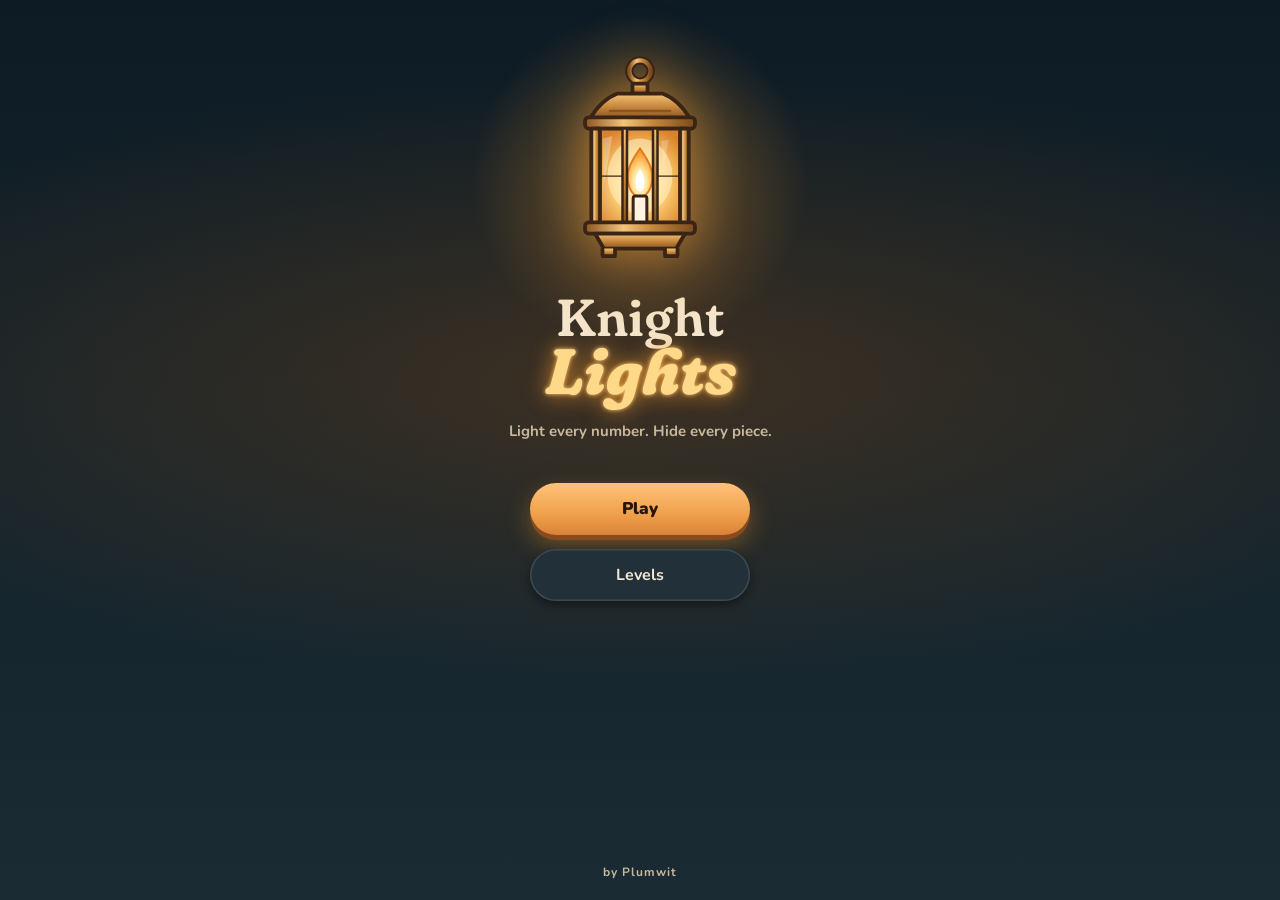
==== commit fe73ee69: "Update unlisted game #2 test page (Lantern Night look)" ====
--- a/kl-5668c3a3c6/index.html
+++ b/kl-5668c3a3c6/index.html
@@ -2,26 +2,26 @@
 <meta name="viewport" content="width=device-width,initial-scale=1,viewport-fit=cover">
 <title>prototype L1-26</title><!-- set from GAME_TITLE at boot -->
 <style>
-/* ===== THEME: every colour, radius, font, size and spacing lives here. Reskin = edit this block only. ===== */
+/* ===== THEME (Lantern Night values copied from skin/palette.css, which also loads after this block): every colour, radius, font, size and spacing lives here. Reskin = edit this block only. ===== */
 :root{
- --kl-bg-1:#8A55C2; --kl-bg-2:#5E3594; --kl-bg-3:#3E2069;      /* page gradient, top -> bottom */
- --kl-on-bg:#FFFFFF;                                          /* text on the page background */
- --kl-ink:#1E1633; --kl-ink-soft:#4A3F66; --kl-ink-faint:#B3A9C4;
- --kl-card:#FFFFFF; --kl-shadow:0 8px 24px rgba(30,22,51,.25); --kl-shadow-sm:0 3px 8px rgba(30,22,51,.2); --kl-shadow-accent:0 4px 12px rgba(0,0,0,.25);
- --kl-accent:#FFC21F; --kl-accent-ink:#1E1633;                /* gold: primary action ONLY */
- --kl-ghost:rgba(255,255,255,.16); --kl-scrim:rgba(30,22,51,.55);
- --kl-cell-light:#F6F2FB; --kl-cell-dark:#CDBBE6;             /* light vs dark square: 1.6:1 (bishop shades must read) */
- --kl-clue-dark:#E6DCF3;                                      /* clue tile sitting on a dark square */
- --kl-clue:#FFFFFF; --kl-clue-border:#CFC3E0;
- --kl-ok:#2E9E5B; --kl-ok-bg:#E9F7EE;
- --kl-error:#D23B3B; --kl-error-bg:#FCE8E8; --kl-attack:#FFCFCF; --kl-clash:rgba(210,59,59,.22);
- --kl-att-dot:rgba(62,32,105,.42);   /* attacked squares: a centre dot only, no fill, so light vs dark stays 1.6:1 */
- --kl-preview:#5E3594;        /* would-be attacks while a square is held/hovered: a ring, no fill */
+ --kl-bg-1:#0D1B24; --kl-bg-2:#13232C; --kl-bg-3:#1A2B33;      /* page gradient, top -> bottom */
+ --kl-on-bg:#F4E7D0;                                          /* text on the page background */
+ --kl-ink:#F4E7D0; --kl-ink-soft:#C9B89C; --kl-ink-faint:#7F8A8F;
+ --kl-card:#22303A; --kl-shadow:0 10px 28px rgba(0,0,0,.45); --kl-shadow-sm:0 4px 10px rgba(0,0,0,.4); --kl-shadow-accent:0 5px 0 #8A4A1C,0 10px 24px rgba(255,159,46,.35);
+ --kl-accent:#F0A04B; --kl-accent-ink:#2A1407;                /* gold: primary action ONLY */
+ --kl-ghost:rgba(255,231,190,.10); --kl-scrim:rgba(5,10,14,.72);
+ --kl-cell-light:#DDBB88; --kl-cell-dark:#946640;             /* light vs dark square: 1.6:1 (bishop shades must read) */
+ --kl-clue-dark:#24180F;                                      /* clue tile sitting on a dark square */
+ --kl-clue:#24180F; --kl-clue-border:#B07A40;
+ --kl-ok:#FFB54D; --kl-ok-bg:#FFD98A;
+ --kl-error:#FF5A3C; --kl-error-bg:#5E1A12; --kl-attack:rgba(255,90,60,.30); --kl-clash:rgba(255,90,60,.30);
+ --kl-att-dot:#FFB54D;   /* attacked squares: a centre dot only, no fill, so light vs dark stays 1.6:1 */
+ --kl-preview:#FFE3A6;        /* would-be attacks while a square is held/hovered: a ring, no fill */
  --kl-dot-min:6px; --kl-tap-ms:250; --kl-tap-move:10;   /* clue dot floor; quick-tap limits (read by JS) */
- --kl-piece:#1E1633; --kl-piece-locked:#5E3594; --kl-hint-ring:#8A55C2;
- --kl-tile:#F3EDFA; --kl-tile-locked:#ECE8F1;
+ --kl-piece:#3A2416; --kl-piece-locked:#3A2416; --kl-hint-ring:#8FD6E8;
+ --kl-tile:#2C3B44; --kl-tile-locked:#1B262D;
  --kl-font:system-ui,-apple-system,"Segoe UI",Roboto,sans-serif;
- --kl-radius-sm:6px; --kl-radius:12px; --kl-radius-lg:16px; --kl-radius-pill:999px;
+ --kl-radius-sm:7px; --kl-radius:12px; --kl-radius-lg:18px; --kl-radius-pill:999px;
  --kl-space-1:4px; --kl-space-2:8px; --kl-space-3:12px; --kl-space-4:16px; --kl-space-5:24px;
  --kl-tap:48px; --kl-board-gap:3px;
  --kl-max:420px; --kl-mini:180px; --kl-mini-np:150px; --kl-pad-cta:30px; --kl-grid-cols:5; --kl-dialog:360px;
@@ -138,7 +138,64 @@
 @media (prefers-reduced-motion:reduce){.sq.point{animation:none}}
 #done .card{padding:var(--kl-space-5);text-align:center;font-size:var(--kl-fs-done);line-height:1.45}
 #donehints{color:var(--kl-ink-soft);font-size:var(--kl-fs-body)}
-</style></head><body>
+</style>
+<!-- LANTERN SKIN (Artist, Nov 20 2026): palette tokens override the THEME block above; delete the THEME block when merging. -->
+<link rel="stylesheet" href="skin/fonts.css"><link rel="stylesheet" href="skin/palette.css">
+<link rel="stylesheet" href="skin/lantern.css"><link rel="stylesheet" href="skin/win.css">
+<script src="skin/pieces.js"></script><script src="skin/win.js"></script>
+</head><body>
+<section class="screen" id="titlescreen" aria-label="Title">
+ <div class="halo" aria-hidden="true"></div>
+ <div class="lantern"><svg xmlns="http://www.w3.org/2000/svg" viewBox="0 0 120 170" class="kl-lantern" aria-hidden="true" focusable="false">
+
+<defs>
+ <linearGradient id="klBrass" x1="0" y1="0" x2="0" y2="1"><stop offset="0" stop-color="#F2C47A"/><stop offset=".5" stop-color="#C98A3E"/><stop offset="1" stop-color="#8A5422"/></linearGradient>
+ <linearGradient id="klBrassH" x1="0" y1="0" x2="1" y2="0"><stop offset="0" stop-color="#8A5422"/><stop offset=".35" stop-color="#F2C47A"/><stop offset=".6" stop-color="#C98A3E"/><stop offset="1" stop-color="#7A4A1C"/></linearGradient>
+ <radialGradient id="klGlass" cx="50%" cy="58%" r="62%"><stop offset="0" stop-color="#FFF6D8"/><stop offset=".45" stop-color="#FFD27A"/><stop offset="1" stop-color="#D9822C"/></radialGradient>
+ <radialGradient id="klFlame" cx="50%" cy="70%" r="60%"><stop offset="0" stop-color="#FFFFFF"/><stop offset=".45" stop-color="#FFE7A0"/><stop offset="1" stop-color="#FF9A2E"/></radialGradient>
+</defs>
+<g stroke="#3A2416" stroke-width="3" stroke-linejoin="round" stroke-linecap="round">
+ 
+ <circle cx="60" cy="12" r="8.5" fill="none" stroke="url(#klBrassH)" stroke-width="5"/>
+ <circle cx="60" cy="12" r="11" fill="none" stroke-width="1.6"/>
+ <circle cx="60" cy="12" r="6" fill="none" stroke-width="1.6"/>
+ <path d="M54 22 H66 V30 H54 Z" fill="url(#klBrass)"/>
+ 
+ <path d="M20 50 C26 40 34 33 42 30 H78 C86 33 94 40 100 50 Z" fill="url(#klBrass)"/>
+ <path d="M36 44 H84" fill="none" stroke-width="2" stroke="#8A5422"/>
+ <rect x="16" y="49" width="88" height="9" rx="3" fill="url(#klBrassH)"/>
+ 
+ <rect x="24" y="58" width="72" height="76" fill="url(#klGlass)"/>
+</g>
+
+<g class="kl-flame-wrap">
+ <ellipse cx="60" cy="96" rx="26" ry="30" fill="#FFF3C8" opacity=".55"/>
+ <path class="kl-flame" d="M60 74 C68.5 86 72.5 95 68.5 105 C66.5 110 63.4 112.6 60 112.6 C56.6 112.6 53.5 110 51.5 105 C47.5 95 51.5 86 60 74 Z" fill="url(#klFlame)" stroke="#E07A1E" stroke-width="1.6"/>
+ <path d="M60 90 C63.5 96 64.5 101 62.6 105.5 C61.8 107.4 60.9 108.2 60 108.2 C59.1 108.2 58.2 107.4 57.4 105.5 C55.5 101 56.5 96 60 90 Z" fill="#FFFFFF"/>
+ <rect x="54.5" y="112" width="11" height="22" rx="2" fill="#FFF5E2" stroke="#3A2416" stroke-width="2.4"/>
+</g>
+<g stroke="#3A2416" stroke-width="3" stroke-linejoin="round" stroke-linecap="round">
+ 
+ <path d="M30 66 L38 64 L31 104 Z" fill="#FFFFFF" opacity=".28" stroke="none"/>
+ <path d="M77 68 L83 67 L79 88 Z" fill="#FFFFFF" opacity=".22" stroke="none"/>
+ 
+ <rect x="21" y="58" width="7" height="76" fill="url(#klBrassH)"/>
+ <rect x="92" y="58" width="7" height="76" fill="url(#klBrassH)"/>
+ <rect x="46" y="58" width="3.6" height="76" fill="url(#klBrass)" stroke-width="2"/>
+ <rect x="70.4" y="58" width="3.6" height="76" fill="url(#klBrass)" stroke-width="2"/>
+ <path d="M28 96 H46 M74 96 H92" stroke="url(#klBrass)" stroke-width="3.4"/>
+ <path d="M28 96 H46 M74 96 H92" stroke-width="1" fill="none"/>
+ 
+ <rect x="16" y="133" width="88" height="9" rx="3" fill="url(#klBrassH)"/>
+ <path d="M24 142 H96 L89 154 H31 Z" fill="url(#klBrass)"/>
+ <path d="M30 154 V160 H40 V154 M80 154 V160 H90 V154" fill="url(#klBrass)"/>
+</g>
+</svg></div>
+ <h1 class="kl-name" id="klName"></h1><!-- filled from GAME_TITLE at boot: never bake the name into art -->
+ <p class="strap">Light every number. Hide every piece.</p>
+ <div class="btns"><button class="primary" id="tPlay">Play</button><button class="secondary" id="tLevels">Levels</button></div>
+ <p class="by">by Plumwit</p>
+</section>
 <section class="screen" id="intro" aria-label="How to play">
  <header><span></span><h1>How to play</h1><button class="ghost" id="skip">Skip</button></header>
  <div class="card"><div class="mini" id="mini"></div><h2 id="ihead"></h2><p id="ibody"></p></div>
@@ -303,7 +360,7 @@
   return{placed,tray,locked};}
 const KL_DEBUG = true; // set false / strip for release
 // true when a debug/review param is actually in the URL (shows the corner DEBUG tag)
-function debugUsed(search,debug){if(!debug)return false;const Q=typeof search==="string"?new URLSearchParams(search):search;return["unlock","level","screen","state","hint"].some(k=>Q.has(k));}
+function debugUsed(search,debug){if(!debug)return false;const Q=typeof search==="string"?new URLSearchParams(search):search;return["unlock","level","screen","state","hint","name"].some(k=>Q.has(k));}
 function readDebugParams(search,debug){if(!debug)return{unlockAll:false,level:0,screen:null,state:null,hint:0};
   const Q=typeof search==="string"?new URLSearchParams(search):search;
   return{unlockAll:Q.get("unlock")==="all",level:+Q.get("level")||0,screen:Q.get("screen"),state:Q.get("state"),hint:+Q.get("hint")||0};}
@@ -312,7 +369,7 @@
 if(typeof document!=="undefined"){
 // The ONE place pieces are drawn. Inline SVG silhouettes (fill currentColor) so Android WebView never shows empty glyph boxes.
 // Piece outlines based on Colin M.L. Burnett's public-domain chess figures (Wikimedia 'cburnett').
-const PIECE_SVG={
+const PIECE_SVG=(typeof KL_PIECE_SVG!=="undefined")?KL_PIECE_SVG:/*fallback: original glyphs*/{
  R:'<svg viewBox="0 0 45 45" class="kl-svg" aria-hidden="true" focusable="false"><g fill="currentColor" stroke="currentColor" stroke-width="1.5" stroke-linecap="round" stroke-linejoin="round" fill-rule="evenodd" transform="translate(0,0.3)"><path stroke-linecap="butt" d="M 9,39 L 36,39 L 36,36 L 9,36 L 9,39 z"/><path stroke-linecap="butt" d="M 12.5,32 L 14,29.5 L 31,29.5 L 32.5,32 L 12.5,32 z"/><path stroke-linecap="butt" d="M 12,36 L 12,32 L 33,32 L 33,36 L 12,36 z"/><path stroke-linecap="butt" stroke-linejoin="miter" d="M 14,29.5 L 14,16.5 L 31,16.5 L 31,29.5 L 14,29.5 z"/><path stroke-linecap="butt" d="M 14,16.5 L 11,14 L 34,14 L 31,16.5 L 14,16.5 z"/><path stroke-linecap="butt" d="M 11,14 L 11,9 L 15,9 L 15,11 L 20,11 L 20,9 L 25,9 L 25,11 L 30,11 L 30,9 L 34,9 L 34,14 L 11,14 z"/></g></svg>',
  B:'<svg viewBox="0 0 45 45" class="kl-svg" aria-hidden="true" focusable="false"><g fill="none" stroke="currentColor" stroke-width="1.5" stroke-linecap="round" stroke-linejoin="round" transform="translate(0,0.6)"><g fill="currentColor" stroke="currentColor" stroke-linecap="butt"><path d="M 9,36 C 12.39,35.03 19.11,36.43 22.5,34 C 25.89,36.43 32.61,35.03 36,36 C 36,36 37.65,36.54 39,38 C 38.32,38.97 37.35,38.99 36,38.5 C 32.61,37.53 25.89,38.96 22.5,37.5 C 19.11,38.96 12.39,37.53 9,38.5 C 7.65,38.99 6.68,38.97 6,38 C 7.35,36.54 9,36 9,36 z"/><path d="M 15,32 C 17.5,34.5 27.5,34.5 30,32 C 30.5,30.5 30,30 30,30 C 30,27.5 27.5,26 27.5,26 C 33,24.5 33.5,14.5 22.5,10.5 C 11.5,14.5 12,24.5 17.5,26 C 17.5,26 15,27.5 15,30 C 15,30 14.5,30.5 15,32 z"/><path d="M 25 8 A 2.5 2.5 0 1 1 20,8 A 2.5 2.5 0 1 1 25 8 z"/></g><path class="cut" d="M 17.5,26 L 27.5,26 M 15,30 L 30,30 M 22.5,15.5 L 22.5,20.5 M 20,18 L 25,18" fill="none" stroke-linejoin="miter"/></g></svg>',
  N:'<svg viewBox="0 0 45 45" class="kl-svg" aria-hidden="true" focusable="false"><g fill="none" stroke="currentColor" stroke-width="1.5" stroke-linecap="round" stroke-linejoin="round" fill-rule="evenodd" transform="translate(0,0.3)"><path fill="currentColor" stroke="currentColor" d="M 22,10 C 32.5,11 38.5,18 38,39 L 15,39 C 15,30 25,32.5 23,18"/><path fill="currentColor" stroke="currentColor" d="M 24,18 C 24.38,20.91 18.45,25.37 16,27 C 13,29 13.18,31.34 11,31 C 9.958,30.06 12.41,27.96 11,28 C 10,28 11.19,29.23 10,30 C 9,30 5.997,31 6,26 C 6,24 12,14 12,14 C 12,14 13.89,12.1 14,10.5 C 13.27,9.506 13.5,8.5 13.5,7.5 C 14.5,6.5 16.5,10 16.5,10 L 18.5,10 C 18.5,10 19.28,8.008 21,7 C 22,7 22,10 22,10"/><path class="cut" d="M 9.5 25.5 A 0.5 0.5 0 1 1 8.5,25.5 A 0.5 0.5 0 1 1 9.5 25.5 z"/><path class="cut" transform="matrix(0.866,0.5,-0.5,0.866,9.693,-5.173)" d="M 15 15.5 A 0.5 1.5 0 1 1 14,15.5 A 0.5 1.5 0 1 1 15 15.5 z"/></g></svg>',
@@ -333,8 +390,15 @@
 const unlocked=i=>isUnlocked(i,solvedSet,unlockAll);
 const $=id=>document.getElementById(id);
 const token=(name,fallback)=>{const v=getComputedStyle(document.documentElement).getPropertyValue(name).trim();return v||fallback;};
-document.title=GAME_TITLE+": prototype L1-26";
-if(debugUsed(location.search,KL_DEBUG)){const t=document.createElement("div");t.id="dbgTag";t.textContent="DEBUG";t.title="KL_DEBUG params in use (prototype only; release must set KL_DEBUG=false)";document.body.appendChild(t);}$("gameTitle").textContent=GAME_TITLE;
+const SHOW_TITLE=(KL_DEBUG&&Q.get("name"))||GAME_TITLE; // ?name= is a review-only override (KL_DEBUG) to prove the title is live text
+document.title=GAME_TITLE+": prototype L1-26";if(SHOW_TITLE!==GAME_TITLE)document.title=SHOW_TITLE+": prototype L1-26";
+// Title text: one span per word, the last word glows. Shrinks to fit so any name (e.g. "Checkglow") works.
+function setTitleName(el,name){el.innerHTML="";el.dataset.klTitle=name;const w=name.trim().split(/\s+/);
+  w.forEach((x,i)=>{const sp=document.createElement("span");sp.className="w"+(i===w.length-1?" glow":"");sp.textContent=x;el.appendChild(sp);});}
+function fitTitle(el){for(const sp of el.children){sp.style.fontSize="";let f=parseFloat(getComputedStyle(sp).fontSize),max=el.parentElement.clientWidth-80; // italic overhang + glow sit outside the measured box
+  while(sp.scrollWidth>max&&f>24){f-=2;sp.style.fontSize=f+"px";}}}
+function showTitle(){show("titlescreen");fitTitle($("klName"));}
+if(debugUsed(location.search,KL_DEBUG)){const t=document.createElement("div");t.id="dbgTag";t.textContent="DEBUG";t.title="KL_DEBUG params in use (prototype only; release must set KL_DEBUG=false)";document.body.appendChild(t);}$("gameTitle").textContent=GAME_TITLE;$("gameTitle").textContent=SHOW_TITLE;setTitleName($("klName"),SHOW_TITLE);
 $("heroG").innerHTML=pieceHTML("R")+pieceHTML("B")+pieceHTML("N");$("doneG").innerHTML=$("heroG").innerHTML;
 for(const id of["heroG","doneG"])for(const s of $(id).querySelectorAll(".pc"))s.style.color="inherit";
 function show(id){for(const s of document.querySelectorAll(".screen"))s.classList.toggle("on",s.id===id);}
@@ -358,7 +422,7 @@
 const INTRO=[
  {h:"Place every piece",b:"Tap a square to place a piece; tap it again to take it back. Hold a square to look before placing. A rook attacks its whole row and column: the lit squares (dots).",lv:{size:4,clues:{},pieces:{R:1}},pl:{"1,1":"R"}},
  {h:"Numbers count attacks",b:"A number shows how many pieces attack it. Numbers never block. Dots under it: \u25CF attacking now, \u25CB still needed.",lv:{size:4,clues:{"0,1":1,"0,3":1,"2,0":2},pieces:{R:1}},pl:{"0,0":"R"}},
- {h:"No piece attacks another",b:"Pieces in red attack each other. Use every piece and turn every number green to win!",lv:{size:4,clues:{"2,1":1},pieces:{R:2}},pl:{"0,0":"R","0,3":"R"}}];
+ {h:"No piece attacks another",b:"Pieces in red attack each other. Use every piece and light every number to win!",lv:{size:4,clues:{"2,1":1},pieces:{R:2}},pl:{"0,0":"R","0,3":"R"}}];
 function renderIntro(){const s=INTRO[introStep];miniBoard($("mini"),s.lv,s.pl);
   $("ihead").textContent=s.h;$("ibody").textContent=s.b;
   [...$("dots").children].forEach((d,i)=>d.classList.toggle("on",i===introStep));
@@ -401,9 +465,9 @@
 $("npOk").onclick=()=>$("newpiece").classList.add("hidden");
 $("newpiece").onclick=e=>{if(e.target===$("newpiece"))$("newpiece").classList.add("hidden");};
 // -- game --
-let note="",hoverKey=null,focusKey=null,press=null,noteTimer=0,hs={free:0,ad:0};
+let note="",hoverKey=null,focusKey=null,press=null,noteTimer=0,hs={free:0,ad:0},winFor=null; // winFor: level id whose win sequence already played
 function flashNote(t){note=t;clearTimeout(noteTimer);noteTimer=setTimeout(()=>{if(note===t&&$("game").classList.contains("on")){note="";render();}},2500);}
-function start(i,state){cur=i;const lv=LEVELS[i],t=pieceType(lv);
+function start(i,state){cur=i;winFor=null;if(window.KLWin)KLWin.reset();const lv=LEVELS[i],t=pieceType(lv);
   const sb=boardFor(prog,lv.id);hs=sb?{...sb.hs}:{free:0,ad:0};
   const init=initialBoard(lv,state,sb);placed=init.placed;tray=init.tray;sel=null;locked=init.locked;flashKey=null;note="";hoverKey=null;focusKey=null;press=null;
   $("lvnum").textContent="Level "+(i+1);$("title").textContent=lv.title;$("tip").textContent=lv.tip;show("game");render();
@@ -441,6 +505,9 @@
     b.appendChild(d);}
   const tr=$("tray");tr.innerHTML="";tray.forEach((t,i)=>{const p=document.createElement("button");p.className="tp"+(i===sel?" sel":"");p.innerHTML=pieceHTML(t);
     p.setAttribute("aria-label",PIECE_NAME[t]);p.onclick=()=>{sel=sel===i?null:i;note="";render();};tr.appendChild(p);});
+  // WIN MOMENT (skin/win.js): ripple from the last placed piece, board glow, banner with Next. Plays once per solve; re-renders settle.
+  if(ev.solved&&window.KLWin){const wo={origin:focusKey,sub:"Level "+(cur+1)+" \u00B7 "+lv.title,nextLabel:cur===LEVELS.length-1?"Finish":"Next",onNext:()=>$("next").click(),after:$("status")};
+    if(winFor!==lv.id){winFor=lv.id;KLWin.play(b,wo);}else KLWin.settle(b,wo);}
   if(ev.solved&&!solvedSet.has(lv.id)){solvedSet.add(lv.id);prog.solved=[...solvedSet];}
   persistBoard(lv,ev);save();
   const st=$("status");st.className=ev.solved?"win":"";
@@ -470,12 +537,13 @@
 function doRestart(){const lv=LEVELS[cur];locked=new Set();if(boardFor(prog,lv.id)){setBoard(prog,lv.id,hs.free||hs.ad?{placed:{},locked:[],tray:freshTray(lv),hs}:null);save();}start(cur);}
 $("restart").onclick=()=>{if(Object.keys(placed).length&&!evaluate(LEVELS[cur],placed).solved)askConfirm("Clear the board and start this level again?","Restart",doRestart);else doRestart();};
 // '‹ Levels' never loses work: every level's board in progress is saved (prog.boards[id]) and comes back when you reopen it.
+$("tPlay").onclick=()=>{if(!prog.introSeen)openIntro("play");else playNext();};$("tLevels").onclick=showSelect;
 $("back").onclick=showSelect;$("toSelect").onclick=showSelect;$("play").onclick=playNext;
 // debug/review params are read only when KL_DEBUG is true (see readDebugParams). Debug setup never calls save() or counts hints.
 suppressSave=true;
-if(dbg.screen==="intro")openIntro("select");else if(dbg.screen==="done")showDone();else if(dbg.screen==="select")showSelect();
+if(dbg.screen==="title")showTitle();else if(dbg.screen==="intro")openIntro("select");else if(dbg.screen==="done")showDone();else if(dbg.screen==="select")showSelect();
 else if(dbg.level>=1&&dbg.level<=LEVELS.length&&unlocked(dbg.level-1)){start(dbg.level-1,dbg.state);if(dbg.hint)applyDebugHints(dbg.hint);}
-else if(!prog.introSeen)openIntro("play");else showSelect();
+else showTitle(); // title first; Play opens the intro the first time
 suppressSave=false;
 addEventListener("resize",()=>{if($("game").classList.contains("on"))render();});
 addEventListener("visibilitychange",()=>{if(document.visibilityState!=="visible")return;save();if($("select").classList.contains("on"))showSelect();});}
--- a/kl-5668c3a3c6/skin/fonts.css
+++ b/kl-5668c3a3c6/skin/fonts.css
@@ -0,0 +1,4 @@
+/* Bundled OFL fonts (no CDN). Paths are relative to this file: keep fonts/ next to it. */
+@font-face{font-family:"Fraunces";src:url(fonts/Fraunces-Soft-latin.woff2) format("woff2");font-weight:500 800;font-style:normal;font-display:swap}
+@font-face{font-family:"Fraunces";src:url(fonts/Fraunces-Soft-Italic-latin.woff2) format("woff2");font-weight:500 800;font-style:italic;font-display:swap}
+@font-face{font-family:"Nunito";src:url(fonts/Nunito-VF-latin.woff2) format("woff2");font-weight:200 1000;font-style:normal;font-display:swap}
--- a/kl-5668c3a3c6/skin/palette.css
+++ b/kl-5668c3a3c6/skin/palette.css
@@ -0,0 +1,39 @@
+/* Knight Lights — Lantern Night FINAL tokens (Artist, Nov 20 2026).
+   Drop-in replacement for the THEME block in prototypes/knight-lights/index.html: same --kl-* names,
+   plus a few lantern-only tokens at the bottom (used by lantern.css / win.css). */
+:root{
+ --kl-bg-1:#0D1B24; --kl-bg-2:#13232C; --kl-bg-3:#1A2B33;      /* night sky, top -> bottom */
+ --kl-bg-glow:#5A3A1C;                                        /* warm lantern pool behind the board */
+ --kl-on-bg:#F4E7D0;                                          /* text on the night background */
+ --kl-ink:#F4E7D0; --kl-ink-soft:#C9B89C; --kl-ink-faint:#7F8A8F;  /* text on dark panels (cards) */
+ --kl-card:#22303A; --kl-card-edge:#3C4A50;
+ --kl-shadow:0 10px 28px rgba(0,0,0,.45); --kl-shadow-sm:0 4px 10px rgba(0,0,0,.4); --kl-shadow-accent:0 5px 0 #8A4A1C,0 10px 24px rgba(255,159,46,.35);
+ --kl-accent:#F0A04B; --kl-accent-ink:#2A1407;                /* amber: primary action ONLY */
+ --kl-ghost:rgba(255,231,190,.10); --kl-scrim:rgba(5,10,14,.72);
+ --kl-cell-light:#DDBB88; --kl-cell-dark:#946640;             /* maple vs oak: 2.73:1 (WCAG luminance ratio) */
+ --kl-clue-dark:#24180F;
+ --kl-clue:#24180F; --kl-clue-border:#B07A40; --kl-clue-ink:#F6E7C8;   /* unmet = ebony medallion, brass rim */
+ --kl-ok:#FFB54D; --kl-ok-bg:#FFD98A; --kl-ok-ink:#3A1C05;    /* met = lit lantern: amber fill, gold rim + check */
+ --kl-error:#FF5A3C; --kl-error-bg:#5E1A12; --kl-error-ink:#FFE1D6; --kl-attack:rgba(255,90,60,.30); --kl-clash:rgba(255,90,60,.30);
+ --kl-att-dot:#FFB54D; --kl-att-edge:#2A190E;                 /* attacked squares: ember dot with a dark rim, no fill */
+ --kl-preview:#FFE3A6; --kl-preview-edge:#2A190E;             /* would-be attacks: a hollow ring with a dark rim, no fill */
+ --kl-dot-min:6px; --kl-tap-ms:250; --kl-tap-move:10;
+ --kl-piece:#3A2416; --kl-piece-locked:#3A2416; --kl-hint-ring:#8FD6E8;  /* moonlight teal = hint / focus, never amber */
+ --kl-tile:#2C3B44; --kl-tile-locked:#1B262D;
+ --kl-font:"Nunito",system-ui,-apple-system,"Segoe UI",Roboto,sans-serif;
+ --kl-font-display:"Fraunces",Georgia,serif;
+ --kl-radius-sm:7px; --kl-radius:12px; --kl-radius-lg:18px; --kl-radius-pill:999px;
+ --kl-space-1:4px; --kl-space-2:8px; --kl-space-3:12px; --kl-space-4:16px; --kl-space-5:24px;
+ --kl-tap:48px; --kl-board-gap:3px;
+ --kl-max:420px; --kl-mini:180px; --kl-mini-np:150px; --kl-pad-cta:30px; --kl-grid-cols:5; --kl-dialog:360px;
+ --kl-dot:8px; --kl-dot-clue:.24em; --kl-dot-gap:.1em; --kl-status-min:22px; --kl-tile-sm-min:13px;
+ --kl-fs-header:20px; --kl-fs-h2:18px; --kl-fs-body:14px; --kl-fs-ghost:14px; --kl-fs-ghost-round:18px;
+ --kl-fs-status:15px; --kl-fs-win:24px; --kl-fs-tray:30px; --kl-fs-primary:17px; --kl-fs-secondary:16px;
+ --kl-fs-hero-g:44px; --kl-fs-hero:24px; --kl-fs-sect:15px; --kl-fs-sect-pc:22px; --kl-fs-rng:13px;
+ --kl-fs-tile:19px; --kl-fs-tile-sm:11px; --kl-fs-foot:13px; --kl-fs-cnt:10px;
+ --kl-fs-intro-h:22px; --kl-fs-intro-p:16px; --kl-fs-mini-sq:28px; --kl-fs-clue-demo:24px;
+ --kl-fs-np-big:72px; --kl-fs-np-kick:13px; --kl-fs-np-h:24px; --kl-fs-np-p:17px; --kl-fs-done:16px;
+ /* lantern-only */
+ --kl-frame:#3B2618; --kl-frame-hi:#8A5A34; --kl-brass:#C9934A; --kl-glow:#FF9F2E; --kl-lit:#FFD98A;
+ --kl-win-ripple:1000ms; /* documentation only: the ripple length is the RIPPLE constant in win.js */
+}
--- a/kl-5668c3a3c6/skin/lantern.css
+++ b/kl-5668c3a3c6/skin/lantern.css
@@ -0,0 +1,83 @@
+/* Knight Lights — Lantern Night skin for prototypes/knight-lights (Artist, Nov 20 2026).
+   Load AFTER the prototype's <style> block. Only selectors that already exist in the prototype are used,
+   plus #titlescreen (new title screen) and .kl-* classes from win.js. Colours come from palette.css. */
+body{background:radial-gradient(120% 55% at 50% 42%,color-mix(in srgb,var(--kl-bg-glow) 60%,transparent) 0%,transparent 62%),linear-gradient(180deg,var(--kl-bg-1) 0%,var(--kl-bg-2) 50%,var(--kl-bg-3) 100%);font-weight:600}
+header h1,.info h2,.hero h2,#intro h2,#newpiece h2,#done h2{font-family:var(--kl-font-display);font-weight:650;letter-spacing:.005em}
+header h1{font-size:22px}
+.ghost{box-shadow:inset 0 0 0 1.5px var(--kl-card-edge);font-weight:800}
+.card{box-shadow:inset 0 0 0 1.5px var(--kl-card-edge),var(--kl-shadow)}
+.info{background:linear-gradient(90deg,#2B2119,#22262A);box-shadow:inset 0 0 0 1px #5A4430}
+.info h2{color:var(--kl-lit)}
+/* ---- board: walnut frame + brass inlay ---- */
+#board{background:linear-gradient(155deg,var(--kl-frame-hi),var(--kl-frame) 45%,#24160D);padding:9px;border-radius:18px;
+  box-shadow:0 0 0 2px #24160D,inset 0 0 0 2px var(--kl-brass),0 18px 40px rgba(0,0,0,.55),0 0 60px rgba(255,159,46,.10)}
+.mini{background:linear-gradient(155deg,var(--kl-frame-hi),var(--kl-frame));padding:6px;border-radius:12px;box-shadow:inset 0 0 0 1.5px var(--kl-brass)}
+/* squares stay FLAT colours (no grain): keeps the measured 2.73:1 light/dark contrast exact and the attack marks fill-free */
+.sq{border-radius:var(--kl-radius-sm)}
+.sq .pc svg{width:1.3em;height:1.3em;filter:drop-shadow(0 2px 1.5px rgba(0,0,0,.45))}
+/* ---- clue medallions: 3 states that differ by SHAPE/OUTLINE, not only colour ---- */
+.sq.clue,.sq.clue.dark{background:radial-gradient(circle at 50% 35%,#3A2A1C,var(--kl-clue) 72%);color:var(--kl-clue-ink);
+  box-shadow:inset 0 2px 4px rgba(0,0,0,.6),inset 0 0 0 2px var(--kl-clue-border);border-radius:12px;font-family:var(--kl-font);font-weight:900}
+/* met: lit lantern = amber fill, solid double rim (ink + gold) and a check notch in the top-right corner */
+.sq.clue.ok{background:radial-gradient(circle at 50% 40%,#FFF1C9,var(--kl-ok-bg) 55%,#F4B24E);color:var(--kl-ok-ink);
+  box-shadow:inset 0 0 0 2px #2A1407,inset 0 0 0 4.5px #FFE7A8,0 0 14px 4px rgba(255,159,46,.55);outline:none;z-index:1}
+.sq.clue.ok::after{content:"";position:absolute;top:-4px;right:-4px;width:38%;height:38%;min-width:16px;min-height:16px;border-radius:50%;
+  background:#2A1407 url("data:image/svg+xml,%3Csvg xmlns='http://www.w3.org/2000/svg' viewBox='0 0 24 24'%3E%3Cpath d='M6 12.5l4 4 8-9' fill='none' stroke='%23FFD98A' stroke-width='3.4' stroke-linecap='round' stroke-linejoin='round'/%3E%3C/svg%3E") center/78% no-repeat;
+  box-shadow:0 0 0 2px #FFE7A8}
+/* over: ember red, DASHED red outline + notched corners via the dashed ring; dots for the extra attackers are diamonds */
+.sq.clue.over{background:radial-gradient(circle at 50% 40%,#7A2418,var(--kl-error-bg));color:var(--kl-error-ink);
+  box-shadow:inset 0 0 0 2px #24160D,0 0 12px 3px rgba(255,90,60,.45);outline:3px dashed var(--kl-error);outline-offset:-2px}
+/* have/need dots (replace the old corner number): filled = attacking now, hollow = still needed, red diamond = one too many */
+.sq.clue .num{text-shadow:0 1px 0 rgba(0,0,0,.35)}
+.sq.clue.ok .num{text-shadow:none}
+.cd i{border-color:currentColor;opacity:.95}
+.cd i.f{background:currentColor}
+.cd i.x{background:var(--kl-error);border:1.5px solid #FFE1D6;border-radius:2px;transform:rotate(45deg) scale(.9)}
+.cd .cdt.x{color:#FFB3A3}
+/* ---- attack marks (latest prototype rules: dots + rings, NO fill) ---- */
+.sq.att:not(.clue):not(.pv)::after{width:22%;height:22%;background:var(--kl-att-dot);box-shadow:0 0 0 2px var(--kl-att-edge),0 0 8px 2px rgba(255,181,77,.55)}
+.sq.pv:not(.clue)::after{width:44%;height:44%;border:3px solid var(--kl-preview);box-shadow:0 0 0 1.5px var(--kl-preview-edge),inset 0 0 0 1.5px var(--kl-preview-edge),0 0 10px rgba(255,217,138,.6)}
+/* a clue the held/hovered piece WOULD hit: small hollow ring in the top-LEFT corner (top-right is the met check) */
+.sq.clue.pv::before{top:6%;left:6%;right:auto;width:24%;height:24%;background:transparent;border:2.5px solid var(--kl-preview);box-shadow:0 0 0 1.5px var(--kl-preview-edge);box-sizing:border-box}
+.sq.pvsrc .ghostpc{opacity:.55;filter:drop-shadow(0 0 6px rgba(255,217,138,.9))}
+/* clashing pieces: red ring + red line through the squares between them */
+.sq.hit{background:var(--kl-cell-light);box-shadow:inset 0 0 0 3.5px var(--kl-error),0 0 12px 2px rgba(255,90,60,.6)}
+.sq.hit.dark{background:var(--kl-cell-dark)}
+.sq.clash:not(.clue)::before{height:4px;top:calc(50% - 2px);box-shadow:0 0 0 1.5px var(--kl-att-edge)}
+/* hint pieces = moonlight teal ring (never amber, so it can't be confused with "lit") */
+.sq.locked{box-shadow:inset 0 0 0 3px var(--kl-hint-ring),0 0 10px rgba(143,214,232,.5)}
+.sq.point{box-shadow:inset 0 0 0 4px var(--kl-hint-ring),0 0 0 2px var(--kl-hint-ring)}
+@keyframes klpoint{50%{box-shadow:inset 0 0 0 7px var(--kl-hint-ring),0 0 0 2px var(--kl-hint-ring)}}
+/* ---- tray, buttons ---- */
+#status{color:var(--kl-on-bg)}
+.tp{background:linear-gradient(#2A3136,var(--kl-card));box-shadow:inset 0 0 0 1.5px var(--kl-card-edge),var(--kl-shadow-sm)}
+.tp .pc svg{width:1.05em;height:1.05em}
+.tp.sel{outline:3px solid var(--kl-lit);box-shadow:inset 0 0 0 1.5px var(--kl-card-edge),0 0 16px rgba(255,181,77,.5)}
+.primary{background:linear-gradient(#FFC27A,var(--kl-accent) 60%,#D9823A);font-weight:900}
+.secondary{background:var(--kl-card);color:var(--kl-ink);box-shadow:inset 0 0 0 1.5px var(--kl-card-edge),var(--kl-shadow-sm)}
+#hint{box-shadow:inset 0 0 0 2px var(--kl-brass),var(--kl-shadow-sm)}
+/* ---- level select ---- */
+.sect h3{color:var(--kl-ink)}
+.sect h3 .pc svg{width:1.1em;height:1.1em}
+.tile{box-shadow:inset 0 0 0 1.5px var(--kl-card-edge);font-family:var(--kl-font);font-weight:900}
+.tile small{color:var(--kl-ok)}
+.tile.locked{box-shadow:none}
+.dots i.on{background:var(--kl-lit)}
+.hero h2{color:var(--kl-lit);text-shadow:0 0 14px rgba(255,159,46,.6)}
+/* ---- title screen (new #titlescreen section) ---- */
+#titlescreen{justify-content:flex-start;padding-top:56px;position:relative;text-align:center}
+#titlescreen .halo{position:absolute;top:10px;left:50%;width:340px;height:340px;transform:translateX(-50%);border-radius:50%;background:radial-gradient(circle,rgba(255,181,77,.42) 0%,rgba(255,159,46,.14) 45%,transparent 70%);pointer-events:none}
+#titlescreen .lantern{position:relative;width:150px;height:212px;filter:drop-shadow(0 0 26px rgba(255,159,46,.55))}
+#titlescreen .kl-name{margin:18px 0 0;font-family:var(--kl-font-display);line-height:.92;color:var(--kl-on-bg);max-width:100%}
+#titlescreen .kl-name .w{display:block;font-weight:600;font-size:52px}
+#titlescreen .kl-name .w.glow{font-weight:800;font-style:italic;font-size:64px;color:var(--kl-lit);text-shadow:0 0 22px rgba(255,159,46,.8),0 0 4px var(--kl-lit)}
+#titlescreen .strap{margin:12px 0 0;color:var(--kl-ink-soft);font-weight:700;font-size:15px}
+#titlescreen .btns{display:flex;flex-direction:column;gap:14px;align-items:center;margin-top:34px}
+#titlescreen .btns button{min-width:220px;min-height:52px}
+#titlescreen .by{position:absolute;bottom:calc(20px + env(safe-area-inset-bottom));left:0;right:0;margin:0;font-size:12px;letter-spacing:.08em;color:var(--kl-ink-soft);font-weight:700}
+.kl-flame{transform-origin:60px 112px;animation:klFlicker 2.6s ease-in-out infinite}
+@keyframes klFlicker{0%,100%{transform:scale(1,1)}30%{transform:scale(.96,1.04)}60%{transform:scale(1.03,.97)}}
+@media (prefers-reduced-motion:reduce){.kl-flame{animation:none}}
+
+/* 7x7 boards at 360px: thinner frame so squares stay >=44px (tap target floor) */
+#board:has(> .sq:nth-child(49)){padding:5px;border-radius:14px}
--- a/kl-5668c3a3c6/skin/win.css
+++ b/kl-5668c3a3c6/skin/win.css
@@ -0,0 +1,51 @@
+/* Knight Lights — win moment "All lanterns lit" (Artist, Nov 20 2026). CSS + win.js only, no canvas/images.
+   Timeline (default): 0 ms last piece placed -> clue lanterns flare in a ripple outward from that piece (~1.0 s, any board size)
+   -> warm board glow (+300 ms) -> banner with Next (+250 ms). Total ~1.55 s + 0.4 s banner slide.
+   Every animated element reads its start from a CSS var, so the whole sequence can be frozen at any time t
+   for storyboards/tests: set --kl-t:<ms> and --kl-play:paused on <html> (win.js does it for window.KL_WIN_FREEZE). */
+:root{--kl-t:0ms;--kl-play:running}
+.kl-win .sq{animation-play-state:var(--kl-play)}
+/* hide attack marks once solved so the lights read clean */
+.kl-win .sq.att::after,.kl-win .sq.pv::after{display:none}
+/* 1) each clue lantern flares at its ripple delay, then stays brighter than a normal "met" */
+.kl-win .sq.clue.kl-wl{animation:klFlare 520ms cubic-bezier(.2,.9,.3,1.2) both;animation-delay:calc(var(--kl-wd,0ms) - var(--kl-t));animation-play-state:var(--kl-play)}
+@keyframes klFlare{
+ 0%  {transform:scale(1);filter:brightness(1)}
+ 35% {transform:scale(1.16);filter:brightness(1.35) saturate(1.1);box-shadow:inset 0 0 0 2px #2A1407,inset 0 0 0 4.5px #FFF6DC,0 0 26px 10px rgba(255,200,110,.95)}
+ 100%{transform:scale(1);filter:brightness(1.08);box-shadow:inset 0 0 0 2px #2A1407,inset 0 0 0 4.5px #FFE7A8,0 0 18px 6px rgba(255,159,46,.75)}}
+/* empty squares get a quick warm sheen as the ripple passes (sold-out "wave of light") */
+.kl-win .sq.kl-ws:not(.clue)::after{content:"";position:absolute;inset:0;border-radius:inherit;background:radial-gradient(circle,rgba(255,226,160,.75),rgba(255,181,77,0) 70%);opacity:0;width:auto;height:auto;box-shadow:none;display:block;
+  animation:klSheen 600ms ease-out both;animation-delay:calc(var(--kl-wd,0ms) - var(--kl-t));animation-play-state:var(--kl-play)}
+@keyframes klSheen{0%{opacity:0}30%{opacity:1}100%{opacity:0}}
+/* pieces warm up as the light reaches them */
+.kl-win .sq.kl-ws .pc svg{animation:klWarm 600ms ease-out both;animation-delay:calc(var(--kl-wd,0ms) - var(--kl-t));animation-play-state:var(--kl-play)}
+@keyframes klWarm{to{filter:drop-shadow(0 2px 1.5px rgba(0,0,0,.45)) drop-shadow(0 0 7px rgba(255,190,90,.9))}}
+/* 2) warm board glow */
+#board.kl-win{animation:klBoardGlow 700ms ease-out both;animation-delay:calc(var(--kl-gd,1200ms) - var(--kl-t));animation-play-state:var(--kl-play)}
+@keyframes klBoardGlow{
+ from{box-shadow:0 0 0 2px #24160D,inset 0 0 0 2px var(--kl-brass),0 18px 40px rgba(0,0,0,.55),0 0 60px rgba(255,159,46,.10)}
+ to  {box-shadow:0 0 0 2px #24160D,inset 0 0 0 2px #FFD98A,0 18px 40px rgba(0,0,0,.55),0 0 70px 18px rgba(255,159,46,.55)}}
+/* 3) banner */
+.kl-banner{width:100%;display:flex;align-items:center;gap:12px;padding:10px 12px 10px 16px;border-radius:18px;
+  background:linear-gradient(90deg,#3B2618,#2A1D14);box-shadow:inset 0 0 0 2px var(--kl-brass),0 10px 28px rgba(0,0,0,.5),0 0 30px rgba(255,159,46,.35);color:var(--kl-on-bg);
+  animation:klBanner 420ms cubic-bezier(.2,.9,.3,1.15) both;animation-delay:calc(var(--kl-bd,1450ms) - var(--kl-t));animation-play-state:var(--kl-play)}
+.kl-banner .kl-b-txt{flex:1;text-align:left;line-height:1.15}
+.kl-banner .kl-b-h{font-family:var(--kl-font-display);font-weight:750;font-size:20px;white-space:nowrap;color:var(--kl-lit);text-shadow:0 0 12px rgba(255,159,46,.7)}
+.kl-banner .kl-b-s{font-size:13px;font-weight:700;color:var(--kl-ink-soft);margin-top:2px}
+.kl-banner .kl-b-ico{width:34px;height:46px;flex:none}
+.kl-banner .primary{min-width:104px}
+@keyframes klBanner{from{opacity:0;transform:translateY(18px) scale(.96)}to{opacity:1;transform:none}}
+.kl-won #status{position:absolute;width:1px;height:1px;overflow:hidden;clip:rect(0 0 0 0)}  /* stays aria-live for screen readers */
+.kl-won #next{display:none!important}   /* the banner carries Next */
+/* settled (re-render after the sequence, e.g. resize): final look, no motion */
+.kl-win.kl-settled,.kl-win.kl-settled .sq,.kl-win.kl-settled .pc svg{animation:none!important}
+.kl-win.kl-settled{box-shadow:0 0 0 2px #24160D,inset 0 0 0 2px #FFD98A,0 18px 40px rgba(0,0,0,.55),0 0 70px 18px rgba(255,159,46,.55)}
+.kl-win.kl-settled .sq.clue{filter:brightness(1.08)}
+/* reduced motion: no ripple, no scale, no slide. Everything lights at once with a short fade. */
+@media (prefers-reduced-motion:reduce){
+ .kl-win .sq.clue.kl-wl,.kl-win .sq.kl-ws .pc svg,.kl-win .sq.kl-ws:not(.clue)::after{animation:none!important}
+ .kl-win .sq.clue.kl-wl{filter:brightness(1.08);box-shadow:inset 0 0 0 2px #2A1407,inset 0 0 0 4.5px #FFE7A8,0 0 18px 6px rgba(255,159,46,.75)}
+ #board.kl-win{animation:klFade 200ms ease-out both;animation-delay:0ms;box-shadow:0 0 0 2px #24160D,inset 0 0 0 2px #FFD98A,0 18px 40px rgba(0,0,0,.55),0 0 70px 18px rgba(255,159,46,.55)}
+ .kl-banner{animation:klFade 200ms ease-out both;animation-delay:0ms}
+}
+@keyframes klFade{from{opacity:.6}to{opacity:1}}
